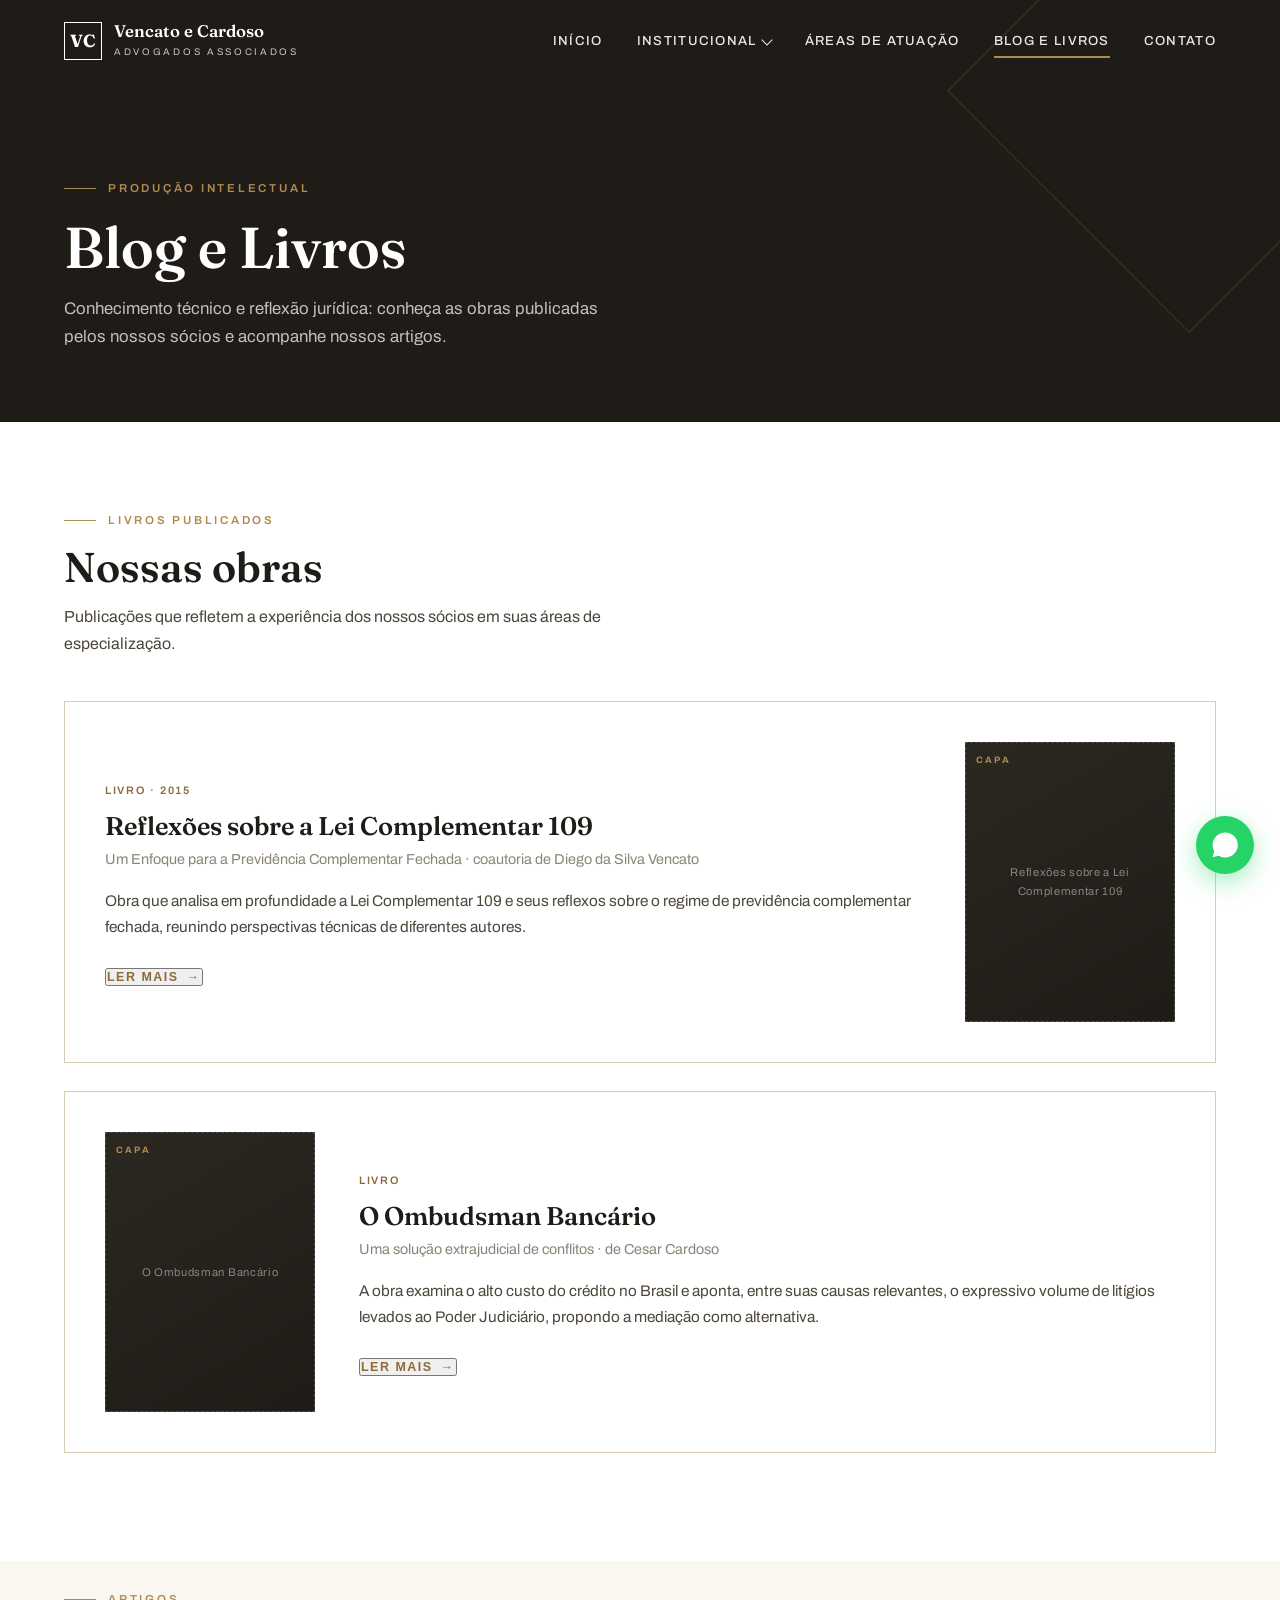
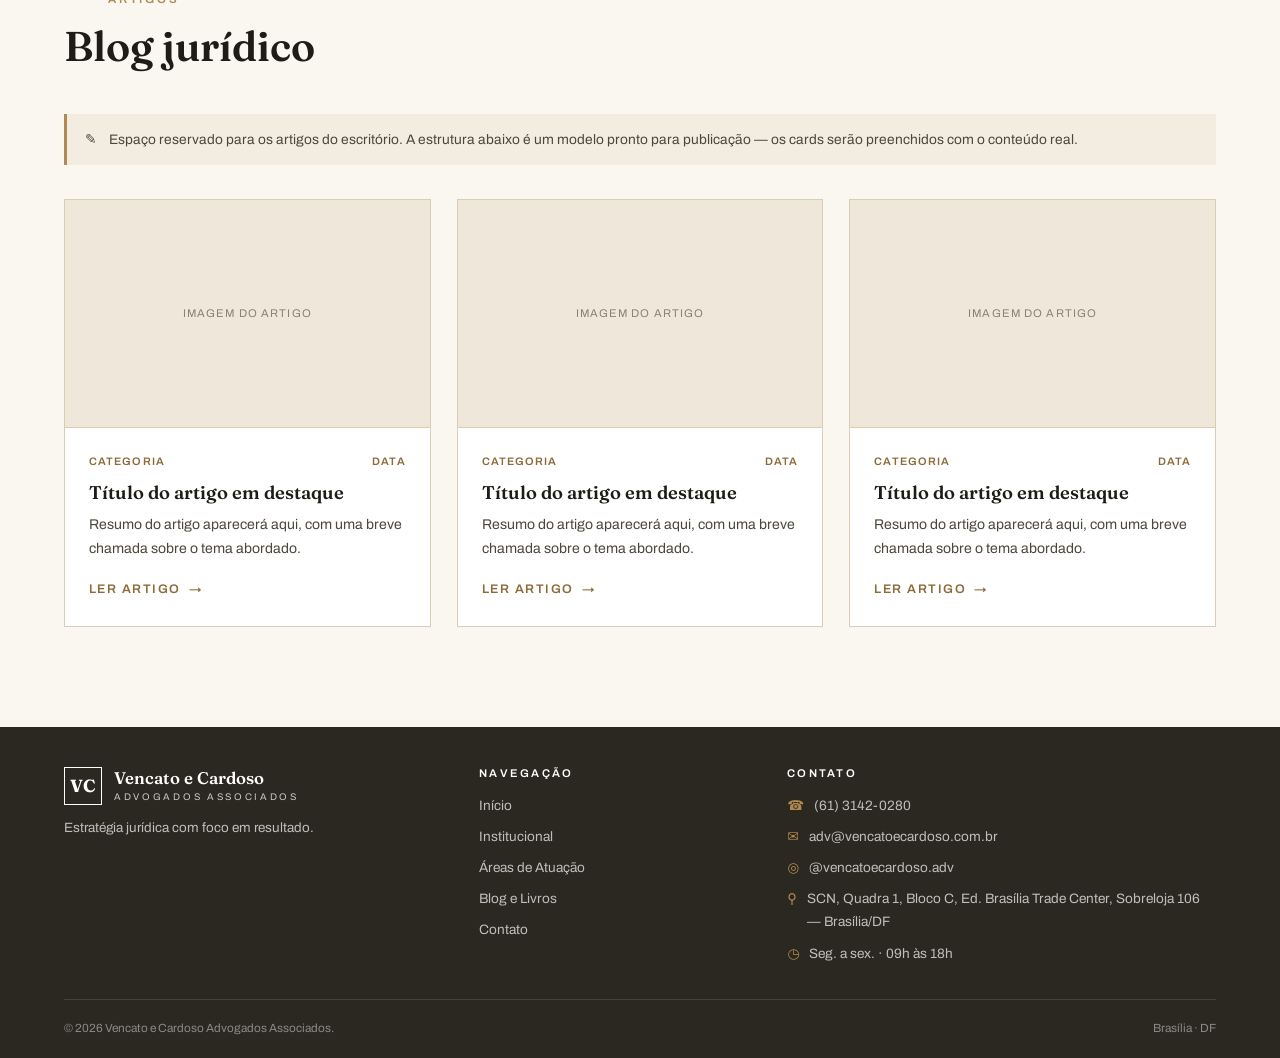
==== blog.html @ d5e4f4da "Primeiro Commit" ====
<!DOCTYPE html>
<html lang="pt-BR">
<head>
<meta charset="UTF-8">
<meta name="viewport" content="width=device-width, initial-scale=1.0">
<title>Blog e Livros — Vencato e Cardoso</title>
<link rel="preconnect" href="https://fonts.googleapis.com">
<link rel="preconnect" href="https://fonts.gstatic.com" crossorigin>
<link href="https://fonts.googleapis.com/css2?family=Fraunces:opsz,wght@9..144,400;9..144,500;9..144,600;9..144,700&family=Archivo:wght@400;500;600;700&display=swap" rel="stylesheet">
<link rel="stylesheet" href="css/style.css">
<link rel="stylesheet" href="css/blog.css">
</head>
<body>

<!-- CABEÇALHO -->
<header class="cabecalho" id="cabecalho">
  <div class="container cabecalho-int">
    <a href="home.html" class="marca">
      <span class="marca-simbolo">VC</span>
      <span class="marca-texto"><strong>Vencato e Cardoso</strong><small>Advogados Associados</small></span>
    </a>
    <nav class="nav" id="nav">
      <div class="nav-item"><a href="home.html" class="nav-link">Início</a></div>
      <div class="nav-item">
        <a href="home.html#sobre" class="nav-link">Institucional <i class="seta"></i></a>
        <div class="dropdown"><a href="home.html#sobre">Sobre Nós</a><a href="home.html#equipe">Equipe</a></div>
      </div>
      <div class="nav-item"><a href="areas.html" class="nav-link">Áreas de Atuação</a></div>
      <div class="nav-item"><a href="blog.html" class="nav-link ativo">Blog e Livros</a></div>
      <div class="nav-item"><a href="contato.html" class="nav-link">Contato</a></div>
      <div class="nav-contato">
        <a href="https://wa.me/556131420280" aria-label="WhatsApp" target="_blank" rel="noopener"><svg viewBox="0 0 24 24"><path d="M17.5 14.4c-.3-.1-1.7-.8-1.9-.9-.3-.1-.5-.1-.7.1-.2.3-.7.9-.9 1.1-.2.2-.3.2-.6.1-1.7-.8-2.8-1.5-3.9-3.4-.3-.5.3-.5.8-1.5.1-.2 0-.4 0-.5s-.7-1.6-.9-2.2c-.2-.6-.5-.5-.7-.5h-.6c-.2 0-.5.1-.8.4-.3.3-1 1-1 2.5s1.1 2.9 1.2 3.1c.2.2 2.1 3.3 5.2 4.6 2 .8 2.7.9 3.7.8.6-.1 1.7-.7 2-1.4.2-.7.2-1.2.2-1.4-.1-.1-.3-.2-.6-.3zM12 2a10 10 0 00-8.6 15l-1.3 4.8L7 20.5A10 10 0 1012 2z"/></svg></a>
        <a href="mailto:adv@vencatoecardoso.com.br" aria-label="E-mail">✉</a>
        <a href="https://instagram.com/vencatoecardoso.adv" aria-label="Instagram" target="_blank" rel="noopener">◎</a>
      </div>
    </nav>
    <button class="hamburguer" id="hamburguer" aria-label="Abrir menu"><span></span><span></span><span></span></button>
  </div>
</header>

<!-- TOPO -->
<section class="pagina-topo">
  <div class="container">
    <span class="rotulo">Produção intelectual</span>
    <h1>Blog e Livros</h1>
    <p>Conhecimento técnico e reflexão jurídica: conheça as obras publicadas pelos nossos sócios e acompanhe nossos artigos.</p>
  </div>
</section>

<!-- LIVROS -->
<section class="livros">
  <div class="container">
    <div class="secao-topo">
      <span class="rotulo">Livros publicados</span>
      <h2>Nossas obras</h2>
      <p>Publicações que refletem a experiência dos nossos sócios em suas áreas de especialização.</p>
    </div>

    <article class="livro-card">
      <div class="livro-capa"><span>Reflexões sobre a Lei Complementar 109</span></div>
      <div class="livro-corpo">
        <span class="livro-tag">Livro · 2015</span>
        <h3>Reflexões sobre a Lei Complementar 109</h3>
        <p class="livro-autor">Um Enfoque para a Previdência Complementar Fechada · coautoria de Diego da Silva Vencato</p>
        <p class="livro-sinopse">Obra que analisa em profundidade a Lei Complementar 109 e seus reflexos sobre o regime de previdência complementar fechada, reunindo perspectivas técnicas de diferentes autores.</p>
        <button class="link-seta" data-livro="lc109">Ler mais</button>
      </div>
    </article>

    <article class="livro-card">
      <div class="livro-capa"><span>O Ombudsman Bancário</span></div>
      <div class="livro-corpo">
        <span class="livro-tag">Livro</span>
        <h3>O Ombudsman Bancário</h3>
        <p class="livro-autor">Uma solução extrajudicial de conflitos · de Cesar Cardoso</p>
        <p class="livro-sinopse">A obra examina o alto custo do crédito no Brasil e aponta, entre suas causas relevantes, o expressivo volume de litígios levados ao Poder Judiciário, propondo a mediação como alternativa.</p>
        <button class="link-seta" data-livro="ombudsman">Ler mais</button>
      </div>
    </article>
  </div>
</section>

<!-- BLOG -->
<section class="blog">
  <div class="container">
    <div class="secao-topo">
      <span class="rotulo">Artigos</span>
      <h2>Blog jurídico</h2>
    </div>
    <div class="nota-blog">
      <span>✎</span>
      <div>Espaço reservado para os artigos do escritório. A estrutura abaixo é um modelo pronto para publicação — os cards serão preenchidos com o conteúdo real.</div>
    </div>
    <div class="blog-grid">
      <article class="post">
        <div class="post-img">IMAGEM DO ARTIGO</div>
        <div class="post-corpo">
          <div class="post-meta"><span>Categoria</span><span>Data</span></div>
          <h4>Título do artigo em destaque</h4>
          <p>Resumo do artigo aparecerá aqui, com uma breve chamada sobre o tema abordado.</p>
          <a href="#" class="link-seta">Ler artigo</a>
        </div>
      </article>
      <article class="post">
        <div class="post-img">IMAGEM DO ARTIGO</div>
        <div class="post-corpo">
          <div class="post-meta"><span>Categoria</span><span>Data</span></div>
          <h4>Título do artigo em destaque</h4>
          <p>Resumo do artigo aparecerá aqui, com uma breve chamada sobre o tema abordado.</p>
          <a href="#" class="link-seta">Ler artigo</a>
        </div>
      </article>
      <article class="post">
        <div class="post-img">IMAGEM DO ARTIGO</div>
        <div class="post-corpo">
          <div class="post-meta"><span>Categoria</span><span>Data</span></div>
          <h4>Título do artigo em destaque</h4>
          <p>Resumo do artigo aparecerá aqui, com uma breve chamada sobre o tema abordado.</p>
          <a href="#" class="link-seta">Ler artigo</a>
        </div>
      </article>
    </div>
  </div>
</section>

<!-- MODAL LIVRO -->
<div class="modal-fundo" id="modal-fundo">
  <div class="modal" role="dialog" aria-modal="true" aria-labelledby="m-titulo">
    <button class="modal-fechar" id="modal-fechar" aria-label="Fechar">&times;</button>
    <span class="rotulo" id="m-tag">Livro</span>
    <h3 id="m-titulo"></h3>
    <p class="m-autor" id="m-autor"></p>
    <p class="m-sinopse" id="m-sinopse"></p>
    <p class="m-ref" id="m-ref"></p>
  </div>
</div>

<!-- RODAPÉ -->
<footer class="rodape">
  <div class="container">
    <div class="rodape-grid">
      <div>
        <div class="marca"><span class="marca-simbolo">VC</span><span class="marca-texto"><strong>Vencato e Cardoso</strong><small>Advogados Associados</small></span></div>
        <p style="font-size:.84rem">Estratégia jurídica com foco em resultado.</p>
      </div>
      <div>
        <h4>Navegação</h4>
        <ul><li><a href="home.html">Início</a></li><li><a href="home.html#sobre">Institucional</a></li><li><a href="areas.html">Áreas de Atuação</a></li><li><a href="blog.html">Blog e Livros</a></li><li><a href="contato.html">Contato</a></li></ul>
      </div>
      <div>
        <h4>Contato</h4>
        <ul class="rodape-contato">
          <li><span class="ic">☎</span><a href="https://wa.me/556131420280">(61) 3142-0280</a></li>
          <li><span class="ic">✉</span><a href="mailto:adv@vencatoecardoso.com.br">adv@vencatoecardoso.com.br</a></li>
          <li><span class="ic">◎</span><a href="https://instagram.com/vencatoecardoso.adv">@vencatoecardoso.adv</a></li>
          <li><span class="ic">⚲</span>SCN, Quadra 1, Bloco C, Ed. Brasília Trade Center, Sobreloja 106 — Brasília/DF</li>
          <li><span class="ic">◷</span>Seg. a sex. · 09h às 18h</li>
        </ul>
      </div>
    </div>
    <div class="rodape-fim"><span>© 2026 Vencato e Cardoso Advogados Associados.</span><span>Brasília · DF</span></div>
  </div>
</footer>

<a href="https://wa.me/556131420280" class="whats" aria-label="WhatsApp" target="_blank" rel="noopener">
  <svg viewBox="0 0 24 24"><path d="M17.5 14.4c-.3-.1-1.7-.8-1.9-.9-.3-.1-.5-.1-.7.1-.2.3-.7.9-.9 1.1-.2.2-.3.2-.6.1-1.7-.8-2.8-1.5-3.9-3.4-.3-.5.3-.5.8-1.5.1-.2 0-.4 0-.5s-.7-1.6-.9-2.2c-.2-.6-.5-.5-.7-.5h-.6c-.2 0-.5.1-.8.4-.3.3-1 1-1 2.5s1.1 2.9 1.2 3.1c.2.2 2.1 3.3 5.2 4.6 2 .8 2.7.9 3.7.8.6-.1 1.7-.7 2-1.4.2-.7.2-1.2.2-1.4-.1-.1-.3-.2-.6-.3zM12 2a10 10 0 00-8.6 15l-1.3 4.8L7 20.5A10 10 0 1012 2z"/></svg>
</a>

<script>
// Cabeçalho + menu mobile
const cab=document.getElementById('cabecalho');
addEventListener('scroll',()=>cab.classList.toggle('rolado',scrollY>60));
const ham=document.getElementById('hamburguer'),nav=document.getElementById('nav');
ham.addEventListener('click',()=>{const ab=nav.classList.toggle('aberta');cab.classList.toggle('menu-aberto',ab)});
nav.querySelectorAll('a').forEach(a=>a.addEventListener('click',()=>{nav.classList.remove('aberta');cab.classList.remove('menu-aberto')}));

// Detalhe do livro (modal)
const livros={
  lc109:{tag:"Livro · 2015",t:"Reflexões sobre a Lei Complementar 109",
    autor:"Um Enfoque para a Previdência Complementar Fechada · coautoria de Diego da Silva Vencato",
    sinopse:"A obra reúne análises sobre a Lei Complementar 109, norma central do sistema de previdência complementar no Brasil, com foco no regime fechado (fundos de pensão). Traz uma leitura técnica e crítica dos seus principais dispositivos e reflexos práticos para participantes, patrocinadores e entidades.",
    ref:"VENCATO, Diego, et al. Reflexões sobre a Lei Complementar 109: um enfoque para a previdência complementar fechada. 1. ed. São Paulo: CEJUPREV, 2015."},
  ombudsman:{tag:"Livro",t:"O Ombudsman Bancário",
    autor:"Uma solução extrajudicial de conflitos · de Cesar Cardoso",
    sinopse:"O livro investiga o alto custo do crédito no Brasil e identifica, como uma de suas causas relevantes, o elevado volume de litígios submetidos ao Poder Judiciário. A partir daí, discute o papel do ombudsman bancário como via extrajudicial para a resolução de conflitos entre instituições financeiras e clientes.",
    ref:"CARDOSO, Cesar. O Ombudsman Bancário: uma solução extrajudicial de conflitos."}
};
const mF=document.getElementById('modal-fundo');
function abrir(chave){
  const l=livros[chave];if(!l)return;
  document.getElementById('m-tag').textContent=l.tag;
  document.getElementById('m-titulo').textContent=l.t;
  document.getElementById('m-autor').textContent=l.autor;
  document.getElementById('m-sinopse').textContent=l.sinopse;
  document.getElementById('m-ref').textContent=l.ref;
  mF.classList.add('aberto');document.body.style.overflow='hidden';
}
function fechar(){mF.classList.remove('aberto');document.body.style.overflow=''}
document.querySelectorAll('[data-livro]').forEach(b=>b.addEventListener('click',()=>abrir(b.dataset.livro)));
document.getElementById('modal-fechar').addEventListener('click',fechar);
mF.addEventListener('click',e=>{if(e.target===mF)fechar()});
addEventListener('keydown',e=>{if(e.key==='Escape')fechar()});
</script>
</body>
</html>
---- css/style.css ----
/* =========================================================
   Vencato e Cardoso — Estilos compartilhados (style.css)
   Design system + componentes comuns a todas as páginas:
   tokens, reset, cabeçalho/navbar, botões, rodapé, WhatsApp.
   ========================================================= */

:root{
  --branco:#FFFFFF;
  --marfim:#FAF7F1;
  --bege:#EFE8DA;
  --bege-escuro:#D9CDB6;
  --dourado:#B08A50;
  --dourado-escuro:#8C6B39;
  --tinta:#1F1C17;
  --tinta-suave:#2B2721;
  --grafite:#4C463B;
  --cinza-claro:#8A8377;
  --serif:'Fraunces',Georgia,serif;
  --sans:'Archivo',system-ui,sans-serif;
  --largura:1200px;
  --transicao:300ms ease-in-out;
  --transicao-nav:100ms ease-in-out;
}

*{margin:0;padding:0;box-sizing:border-box}
html{scroll-behavior:smooth;scroll-padding-top:90px}
body{
  font-family:var(--sans);
  color:var(--grafite);
  background:var(--branco);
  line-height:1.7;
  -webkit-font-smoothing:antialiased;
}
img{max-width:100%;display:block}
a{color:inherit;text-decoration:none}

/* ---------- Utilitários ---------- */
.container{max-width:var(--largura);margin:0 auto;padding:0 24px}
.rotulo{
  font-family:var(--sans);
  font-size:.72rem;
  font-weight:600;
  letter-spacing:.24em;
  text-transform:uppercase;
  color:var(--dourado);
  display:inline-flex;
  align-items:center;
  gap:12px;
}
.rotulo::before{content:'';width:32px;height:1px;background:var(--dourado)}
h1,h2,h3,h4{font-family:var(--serif);font-weight:600;color:var(--tinta);line-height:1.12}

/* ---------- Botões — preenchimento deslizante no hover ---------- */
.btn{
  position:relative;
  display:inline-flex;align-items:center;justify-content:center;gap:10px;
  font-family:var(--sans);font-weight:600;font-size:.82rem;
  letter-spacing:.12em;text-transform:uppercase;
  padding:15px 30px;border:1px solid currentColor;
  background:transparent;overflow:hidden;cursor:pointer;z-index:1;
  transition:color var(--transicao);
}
.btn::before{content:"";position:absolute;top:0;left:0;width:0;height:100%;transition:width .35s ease-in-out;z-index:-1}
.btn:hover::before{width:100%}
.btn-dourado{color:var(--dourado-escuro);border-color:var(--dourado)}
.btn-dourado::before{background:var(--dourado)}
.btn-dourado:hover{color:#fff}
.btn-contorno{color:var(--dourado-escuro);border-color:var(--dourado)}
.btn-contorno::before{background:var(--dourado)}
.btn-contorno:hover{color:#fff}
.btn-claro{color:#fff;border-color:rgba(255,255,255,.6)}
.btn-claro::before{background:#fff}
.btn-claro:hover{color:var(--tinta)}

/* Link com seta (usado em Home e Blog) */
.link-seta{font-size:.78rem;font-weight:600;letter-spacing:.12em;text-transform:uppercase;color:var(--dourado-escuro);display:inline-flex;align-items:center;gap:8px;position:relative}
.link-seta::after{content:'→';transition:transform var(--transicao)}
.link-seta:hover::after{transform:translateX(5px)}

/* Placeholder de imagem */
.img-placeholder{
  position:relative;background:var(--bege);
  border:1px dashed var(--bege-escuro);
  display:flex;align-items:center;justify-content:center;
  color:var(--cinza-claro);text-align:center;
  font-size:.8rem;letter-spacing:.04em;padding:20px;
  min-height:220px;
}
.img-placeholder span{max-width:80%}
.img-placeholder::after{
  content:'IMAGEM';position:absolute;top:12px;left:12px;
  font-size:.62rem;font-weight:700;letter-spacing:.2em;
  color:var(--dourado-escuro);background:rgba(255,255,255,.6);
  padding:4px 8px;
}

/* ---------- Cabeçalho / Nav flutuante ---------- */
.cabecalho{
  position:fixed;top:0;left:0;right:0;z-index:100;
  padding:22px 0;transition:all var(--transicao);
  background:transparent;
}
.cabecalho.rolado{
  background:rgba(255,255,255,.92);
  backdrop-filter:blur(10px);
  padding:12px 0;
  box-shadow:0 1px 0 rgba(0,0,0,.06);
}
.cabecalho-int{display:flex;align-items:center;justify-content:space-between;gap:20px}

.marca{display:flex;align-items:center;gap:12px}
.marca-simbolo{
  width:38px;height:38px;flex:none;
  border:1.5px solid currentColor;
  display:flex;align-items:center;justify-content:center;
  font-family:var(--serif);font-weight:700;font-size:1.1rem;
}
.marca-texto{line-height:1.15}
.marca-texto strong{font-family:var(--serif);font-weight:600;font-size:1.05rem;display:block}
.marca-texto small{font-size:.6rem;letter-spacing:.28em;text-transform:uppercase;opacity:.75}
.cabecalho .marca{color:#fff}
.cabecalho.rolado .marca{color:var(--tinta)}

/* Navegação */
.nav{display:flex;align-items:center;gap:34px}
.nav-item{position:relative}
.nav-link{
  position:relative;
  font-family:var(--sans);font-size:.82rem;font-weight:500;
  letter-spacing:.1em;text-transform:uppercase;
  padding:6px 0;display:inline-flex;align-items:center;gap:6px;
  color:rgba(255,255,255,.9);
  transition:color var(--transicao-nav);
}
.cabecalho.rolado .nav-link{color:var(--grafite)}
.nav-link::after{
  content:'';position:absolute;left:0;bottom:0;
  width:0%;height:2px;background:var(--dourado);
  transition:width var(--transicao-nav);
}
.nav-link:hover{color:var(--dourado)}
.cabecalho.rolado .nav-link:hover{color:var(--dourado-escuro)}
.nav-link:hover::after{width:100%}
.nav-link.ativo::after{width:100%}
.nav-item:hover .nav-link::after{width:100%}
.nav-item:hover .nav-link{color:var(--dourado)}

/* seta do dropdown */
.seta{width:8px;height:8px;border-right:1.5px solid;border-bottom:1.5px solid;transform:rotate(45deg);margin-bottom:3px;transition:transform var(--transicao-nav)}
.nav-item:hover .seta{transform:rotate(225deg);margin-bottom:-1px}

/* Dropdown */
.dropdown{
  position:absolute;top:100%;left:-16px;margin-top:16px;
  background:#fff;min-width:224px;padding:10px;
  border:1px solid rgba(31,28,23,.06);
  border-radius:14px;
  box-shadow:0 24px 48px -12px rgba(31,28,23,.22),0 2px 8px rgba(31,28,23,.06);
  opacity:0;visibility:hidden;transform:translateY(10px);
  transition:opacity var(--transicao),transform var(--transicao),visibility var(--transicao);
}
/* ponte invisível: mantém o hover ao mover o mouse do gatilho até o menu */
.dropdown::before{content:'';position:absolute;top:-16px;left:0;right:0;height:16px}
.nav-item:hover .dropdown{opacity:1;visibility:visible;transform:translateY(0)}
.dropdown a{
  display:block;padding:11px 16px;font-size:.82rem;
  letter-spacing:.04em;color:var(--grafite);
  border-radius:9px;position:relative;
  transition:background var(--transicao),color var(--transicao),padding var(--transicao);
}
.dropdown a::before{
  content:'';position:absolute;left:9px;top:50%;transform:translateY(-50%);
  width:0;height:0;border-radius:50%;background:var(--dourado);
  transition:width var(--transicao),height var(--transicao);
}
.dropdown a:hover{background:rgba(176,138,80,.1);color:var(--tinta);padding-left:26px}
.dropdown a:hover::before{width:5px;height:5px}

/* botão hamburguer (mobile) */
.hamburguer{display:none;flex-direction:column;gap:5px;background:none;border:none;cursor:pointer;padding:8px}
.hamburguer span{width:24px;height:2px;background:#fff;transition:all var(--transicao)}
.cabecalho.rolado .hamburguer span{background:var(--tinta)}
.nav-contato{display:none}

/* ---------- Topo de página interna (Áreas / Blog / Contato) ---------- */
.pagina-topo{background:var(--tinta);color:#fff;padding:170px 0 70px;position:relative;overflow:hidden}
.pagina-topo::after{content:'';position:absolute;right:-80px;top:-80px;width:340px;height:340px;border:1px solid rgba(176,138,80,.25);transform:rotate(45deg)}
.pagina-topo h1{color:#fff;font-size:clamp(2.4rem,5vw,3.6rem);margin:18px 0 14px}
.pagina-topo p{color:rgba(255,255,255,.72);max-width:56ch;font-size:1.05rem}

/* ---------- Rodapé ---------- */
.rodape{background:var(--tinta-suave);color:rgba(255,255,255,.7);padding:40px 0 20px;font-size:.85rem}
.rodape-grid{display:grid;grid-template-columns:1.4fr 1fr 1.6fr;gap:40px;padding-bottom:26px;border-bottom:1px solid rgba(255,255,255,.12)}
.rodape h4{color:#fff;font-family:var(--sans);font-size:.7rem;letter-spacing:.2em;text-transform:uppercase;margin-bottom:14px;font-weight:600}
.rodape .marca{color:#fff;margin-bottom:12px}
.rodape ul{list-style:none}
.rodape ul li{margin-bottom:8px}
.rodape a{transition:color var(--transicao)}
.rodape a:hover{color:var(--dourado)}
.rodape-contato li{display:flex;gap:10px;margin-bottom:9px;align-items:flex-start}
.rodape-contato .ic{color:var(--dourado);flex:none}
.rodape-fim{padding-top:18px;display:flex;justify-content:space-between;flex-wrap:wrap;gap:12px;font-size:.74rem;color:rgba(255,255,255,.45)}

/* ---------- WhatsApp flutuante ---------- */
.whats{
  position:fixed;bottom:26px;right:26px;z-index:90;
  width:58px;height:58px;border-radius:50%;
  background:#25D366;display:flex;align-items:center;justify-content:center;
  box-shadow:0 8px 24px rgba(37,211,102,.4);
  transition:transform var(--transicao);
}
.whats:hover{transform:scale(1.08)}
.whats svg{width:30px;height:30px;fill:#fff}

/* ---------- Reveal ao rolar ---------- */
.reveal{opacity:0;transform:translateY(26px);transition:opacity .7s ease,transform .7s ease}
.reveal.visivel{opacity:1;transform:none}

/* ---------- Responsivo (comum) ---------- */
@media(max-width:900px){
  /* ---- Menu mobile: overlay em tela cheia ---- */
  .nav{
    position:fixed;inset:0;z-index:1;
    width:100%;height:100vh;height:100dvh;
    background:var(--tinta);
    flex-direction:column;align-items:flex-start;justify-content:center;
    gap:4px;padding:100px 40px 120px;
    transform:none;opacity:0;visibility:hidden;
    transition:opacity .35s ease,visibility .35s ease;
  }
  .nav.aberta{opacity:1;visibility:visible}
  .nav-item{width:100%;text-align:left}
  .nav-link{color:#fff!important;font-size:1.35rem;font-weight:500;letter-spacing:.14em;padding:12px 0;justify-content:flex-start}
  .nav-link .seta{opacity:.6}
  /* submenu Institucional: centralizado e discreto */
  .dropdown{position:static;opacity:1;visibility:visible;transform:none;box-shadow:none;background:transparent;border:none;border-radius:0;margin:2px 0 6px;padding:0;text-align:left}
  .dropdown::before{display:none}
  .dropdown a{color:rgba(255,255,255,.55);padding:6px 0 6px 16px;border-radius:0;font-size:.92rem;letter-spacing:.06em;justify-content:flex-start}
  .dropdown a:hover{background:none;color:#fff}
  .dropdown a:hover::before{width:0;height:0}
  /* logo e botão sempre acima do overlay */
  .marca{position:relative;z-index:3}
  .hamburguer{display:flex;position:relative;z-index:3}
  /* estado aberto: logo e "X" em branco sobre o overlay escuro */
  .cabecalho.menu-aberto .marca{color:#fff}
  .cabecalho.menu-aberto .hamburguer span{background:#fff}
  .cabecalho.menu-aberto .hamburguer span:nth-child(1){transform:translateY(7px) rotate(45deg)}
  .cabecalho.menu-aberto .hamburguer span:nth-child(2){opacity:0}
  .cabecalho.menu-aberto .hamburguer span:nth-child(3){transform:translateY(-7px) rotate(-45deg)}
  /* contatos rápidos no rodapé do overlay */
  .nav-contato{position:absolute;bottom:44px;left:0;right:0;display:flex;justify-content:flex-start;align-items:center;gap:24px;padding:0 40px}
  .nav-contato a{width:44px;height:44px;display:flex;align-items:center;justify-content:center;border:1px solid rgba(176,138,80,.5);border-radius:50%;color:var(--dourado);font-size:1.05rem;transition:all var(--transicao)}
  .nav-contato a:hover{background:var(--dourado);color:#fff;border-color:var(--dourado)}
  .nav-contato svg{width:20px;height:20px;fill:currentColor}
  .rodape-grid{grid-template-columns:1fr;gap:36px}
}
@media(prefers-reduced-motion:reduce){
  *{animation:none!important;transition:none!important}
  .reveal{opacity:1;transform:none}
}
---- css/blog.css ----
/* =========================================================
   Vencato e Cardoso — Blog e Livros (blog.css)
   Livros publicados, grade de artigos e modal do livro.
   Requer style.css carregado antes.
   ========================================================= */

/* Seções */
.secao-topo{margin-bottom:44px}
.secao-topo h2{font-size:clamp(1.8rem,3.6vw,2.6rem);margin-top:14px}
.secao-topo p{margin-top:12px;color:var(--grafite);max-width:60ch}

/* Livros */
.livros{padding:80px 0}
.livro-card{display:flex;gap:44px;align-items:center;padding:40px;border:1px solid var(--bege-escuro);background:#fff;margin-bottom:28px;transition:box-shadow var(--transicao)}
.livro-card:hover{box-shadow:0 20px 50px rgba(31,28,23,.09)}
.livro-card:nth-child(even){flex-direction:row-reverse}
.livro-capa{flex:none;width:210px;aspect-ratio:3/4;background:linear-gradient(150deg,var(--tinta-suave),var(--tinta));border:1px dashed rgba(255,255,255,.2);display:flex;align-items:center;justify-content:center;text-align:center;color:rgba(255,255,255,.45);font-size:.7rem;letter-spacing:.06em;padding:16px;position:relative}
.livro-capa::after{content:'CAPA';position:absolute;top:10px;left:10px;font-size:.58rem;font-weight:700;letter-spacing:.2em;color:var(--dourado)}
.livro-corpo{flex:1}
.livro-tag{font-size:.68rem;letter-spacing:.16em;text-transform:uppercase;color:var(--dourado-escuro);font-weight:600}
.livro-corpo h3{font-size:1.6rem;margin:10px 0 6px}
.livro-autor{font-size:.9rem;color:var(--cinza-claro);margin-bottom:16px}
.livro-sinopse{font-size:.96rem;margin-bottom:22px}

/* Blog */
.blog{padding:20px 0 100px;background:var(--marfim)}
.nota-blog{display:flex;gap:12px;background:rgba(176,138,80,.1);border-left:3px solid var(--dourado);padding:14px 18px;margin-bottom:34px;font-size:.86rem;color:var(--grafite)}
.blog-grid{display:grid;grid-template-columns:repeat(3,1fr);gap:26px}
.post{background:#fff;border:1px solid var(--bege-escuro);display:flex;flex-direction:column;transition:transform var(--transicao),box-shadow var(--transicao)}
.post:hover{transform:translateY(-5px);box-shadow:0 18px 44px rgba(31,28,23,.1)}
.post-img{aspect-ratio:16/10;background:var(--bege);border-bottom:1px solid var(--bege-escuro);display:flex;align-items:center;justify-content:center;color:var(--cinza-claro);font-size:.7rem;letter-spacing:.1em}
.post-corpo{padding:24px 24px 26px;display:flex;flex-direction:column;flex:1}
.post-meta{display:flex;justify-content:space-between;font-size:.68rem;letter-spacing:.1em;text-transform:uppercase;color:var(--dourado-escuro);font-weight:600;margin-bottom:12px}
.post h4{font-size:1.15rem;margin-bottom:10px}
.post p{font-size:.88rem;color:var(--grafite);margin-bottom:18px;flex:1}

/* Modal (detalhe do livro) */
.modal-fundo{position:fixed;inset:0;z-index:300;background:rgba(31,28,23,.55);backdrop-filter:blur(4px);display:flex;align-items:center;justify-content:center;padding:24px;opacity:0;visibility:hidden;transition:opacity .3s ease,visibility .3s ease}
.modal-fundo.aberto{opacity:1;visibility:visible}
.modal{background:#fff;max-width:600px;width:100%;max-height:85vh;overflow-y:auto;position:relative;border-top:3px solid var(--dourado);padding:46px 46px 40px;transform:translateY(24px) scale(.98);transition:transform .35s cubic-bezier(.2,.7,.3,1)}
.modal-fundo.aberto .modal{transform:none}
.modal-fechar{position:absolute;top:16px;right:16px;width:38px;height:38px;border:1px solid var(--bege-escuro);background:none;cursor:pointer;font-size:1.2rem;line-height:1;color:var(--grafite);display:flex;align-items:center;justify-content:center;transition:all var(--transicao)}
.modal-fechar:hover{background:var(--tinta);color:#fff;border-color:var(--tinta)}
.modal .rotulo{color:var(--dourado-escuro)}
.modal h3{font-size:1.5rem;margin:14px 0 6px}
.modal .m-autor{font-size:.86rem;color:var(--cinza-claro);margin-bottom:18px}
.modal .m-sinopse{font-size:.95rem;margin-bottom:18px}
.modal .m-ref{font-size:.8rem;color:var(--cinza-claro);border-top:1px solid var(--bege);padding-top:16px;font-style:italic}

/* Responsivo */
@media(max-width:900px){
  .livro-card,.livro-card:nth-child(even){flex-direction:column;text-align:center;padding:32px}
  .livro-capa{width:170px}
  .blog-grid{grid-template-columns:1fr}
}
@media(max-width:700px){.blog-grid{grid-template-columns:1fr}}
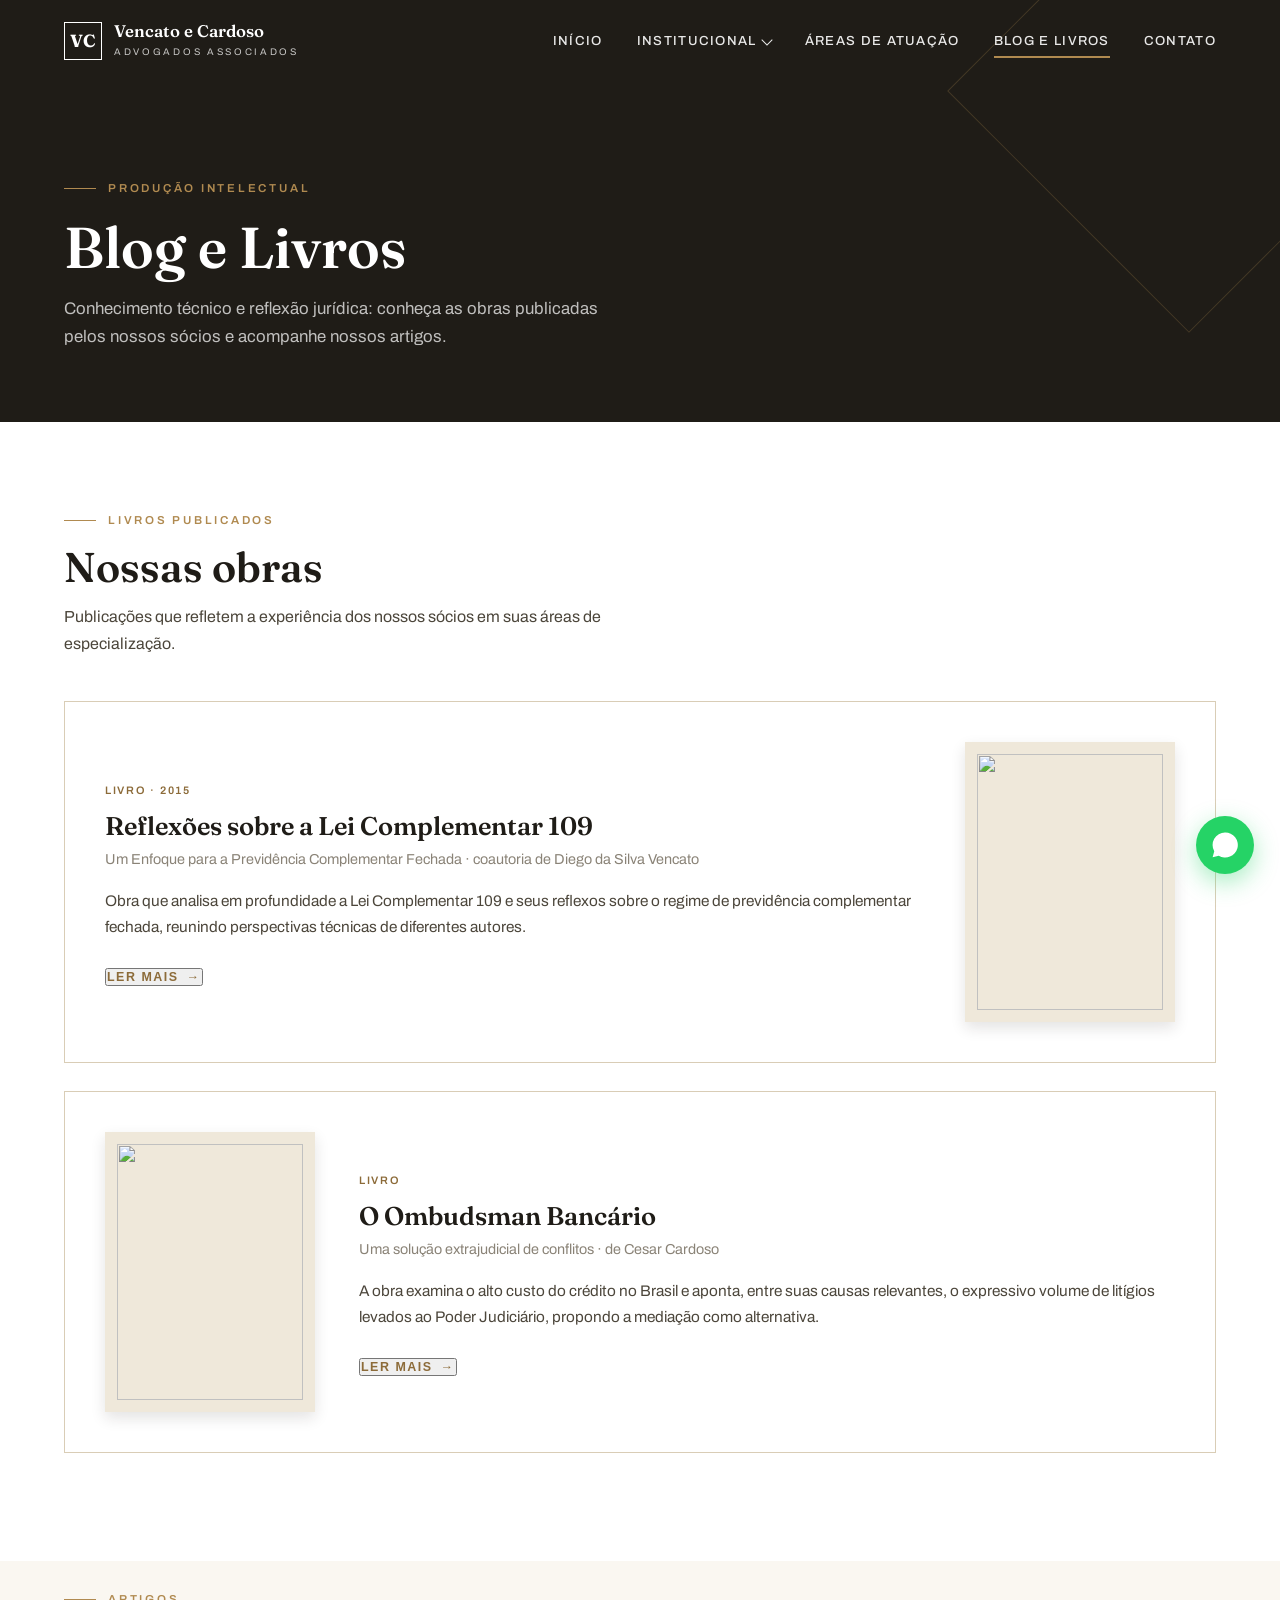
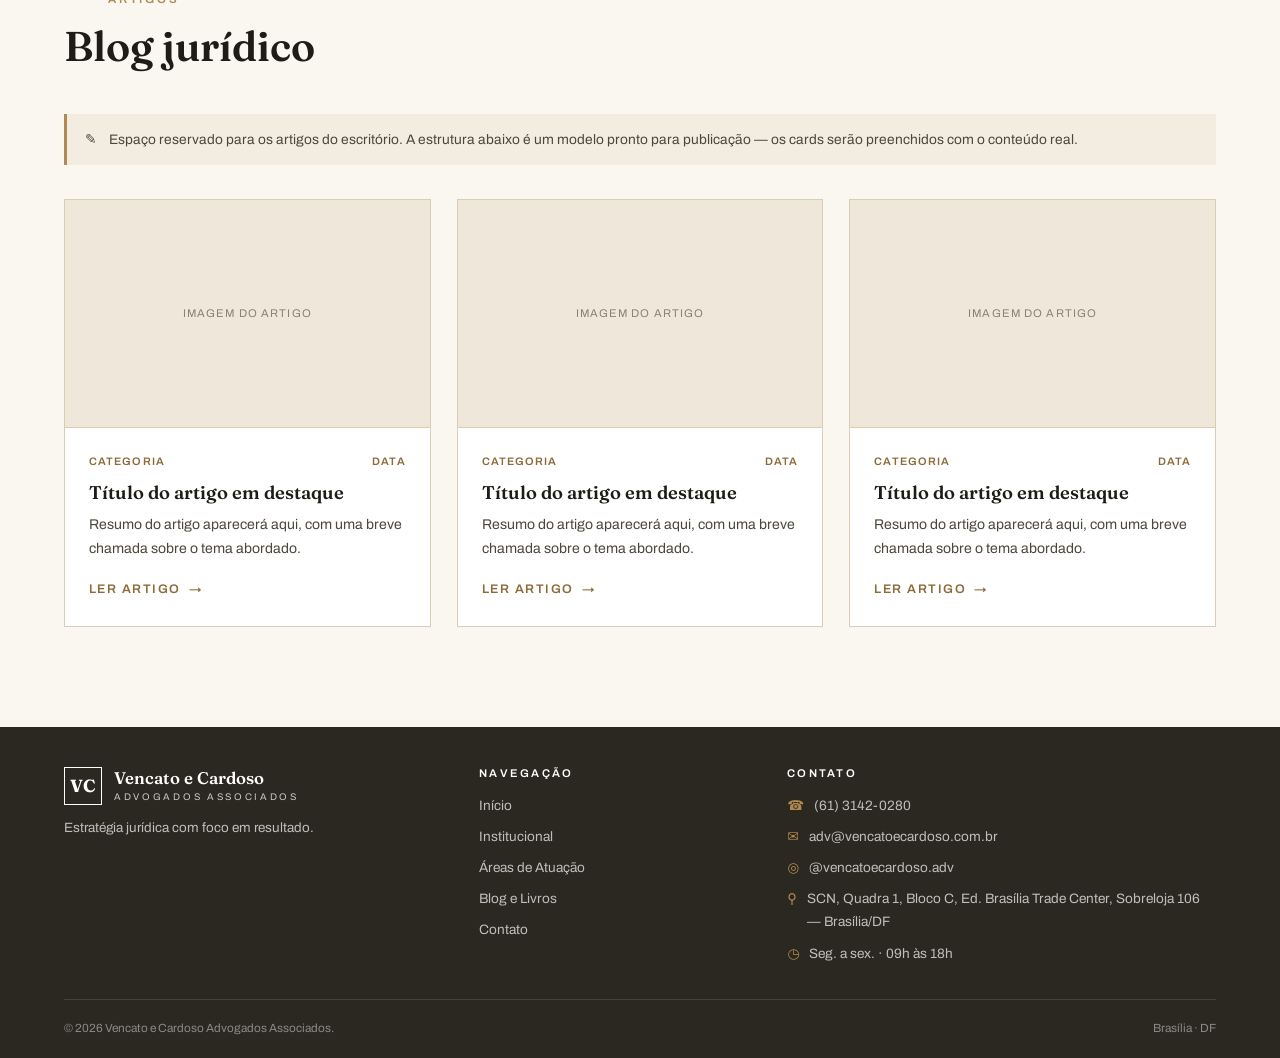
==== commit 2fbd1095: "ajustando imagens das capas dos livros e pagina de equipe" ====
--- a/blog.html
+++ b/blog.html
@@ -22,8 +22,8 @@
     <nav class="nav" id="nav">
       <div class="nav-item"><a href="home.html" class="nav-link">Início</a></div>
       <div class="nav-item">
-        <a href="home.html#sobre" class="nav-link">Institucional <i class="seta"></i></a>
-        <div class="dropdown"><a href="home.html#sobre">Sobre Nós</a><a href="home.html#equipe">Equipe</a></div>
+        <a href="institucional.html" class="nav-link">Institucional <i class="seta"></i></a>
+        <div class="dropdown"><a href="institucional.html">Sobre Nós</a><a href="equipe.html">Equipe</a></div>
       </div>
       <div class="nav-item"><a href="areas.html" class="nav-link">Áreas de Atuação</a></div>
       <div class="nav-item"><a href="blog.html" class="nav-link ativo">Blog e Livros</a></div>
@@ -57,7 +57,7 @@
     </div>
 
     <article class="livro-card">
-      <div class="livro-capa"><span>Reflexões sobre a Lei Complementar 109</span></div>
+      <div class="livro-capa"><img src="assets/img/reflexões.webp" alt=""></div>
       <div class="livro-corpo">
         <span class="livro-tag">Livro · 2015</span>
         <h3>Reflexões sobre a Lei Complementar 109</h3>
@@ -68,7 +68,7 @@
     </article>
 
     <article class="livro-card">
-      <div class="livro-capa"><span>O Ombudsman Bancário</span></div>
+      <div class="livro-capa"><img src="assets/img/bancário.webp" alt=""></div>
       <div class="livro-corpo">
         <span class="livro-tag">Livro</span>
         <h3>O Ombudsman Bancário</h3>
@@ -145,7 +145,7 @@
       </div>
       <div>
         <h4>Navegação</h4>
-        <ul><li><a href="home.html">Início</a></li><li><a href="home.html#sobre">Institucional</a></li><li><a href="areas.html">Áreas de Atuação</a></li><li><a href="blog.html">Blog e Livros</a></li><li><a href="contato.html">Contato</a></li></ul>
+        <ul><li><a href="home.html">Início</a></li><li><a href="institucional.html">Institucional</a></li><li><a href="areas.html">Áreas de Atuação</a></li><li><a href="blog.html">Blog e Livros</a></li><li><a href="contato.html">Contato</a></li></ul>
       </div>
       <div>
         <h4>Contato</h4>
--- a/css/style.css
+++ b/css/style.css
@@ -19,7 +19,7 @@
   --sans:'Archivo',system-ui,sans-serif;
   --largura:1200px;
   --transicao:300ms ease-in-out;
-  --transicao-nav:100ms ease-in-out;
+  --transicao-nav:200ms ease-in-out;
 }
 
 *{margin:0;padding:0;box-sizing:border-box}
@@ -78,21 +78,7 @@
 .link-seta:hover::after{transform:translateX(5px)}
 
 /* Placeholder de imagem */
-.img-placeholder{
-  position:relative;background:var(--bege);
-  border:1px dashed var(--bege-escuro);
-  display:flex;align-items:center;justify-content:center;
-  color:var(--cinza-claro);text-align:center;
-  font-size:.8rem;letter-spacing:.04em;padding:20px;
-  min-height:220px;
-}
-.img-placeholder span{max-width:80%}
-.img-placeholder::after{
-  content:'IMAGEM';position:absolute;top:12px;left:12px;
-  font-size:.62rem;font-weight:700;letter-spacing:.2em;
-  color:var(--dourado-escuro);background:rgba(255,255,255,.6);
-  padding:4px 8px;
-}
+
 
 /* ---------- Cabeçalho / Nav flutuante ---------- */
 .cabecalho{
--- a/css/blog.css
+++ b/css/blog.css
@@ -14,8 +14,8 @@
 .livro-card{display:flex;gap:44px;align-items:center;padding:40px;border:1px solid var(--bege-escuro);background:#fff;margin-bottom:28px;transition:box-shadow var(--transicao)}
 .livro-card:hover{box-shadow:0 20px 50px rgba(31,28,23,.09)}
 .livro-card:nth-child(even){flex-direction:row-reverse}
-.livro-capa{flex:none;width:210px;aspect-ratio:3/4;background:linear-gradient(150deg,var(--tinta-suave),var(--tinta));border:1px dashed rgba(255,255,255,.2);display:flex;align-items:center;justify-content:center;text-align:center;color:rgba(255,255,255,.45);font-size:.7rem;letter-spacing:.06em;padding:16px;position:relative}
-.livro-capa::after{content:'CAPA';position:absolute;top:10px;left:10px;font-size:.58rem;font-weight:700;letter-spacing:.2em;color:var(--dourado)}
+.livro-capa{flex:none;width:210px;aspect-ratio:3/4;overflow:hidden;position:relative;box-shadow:0 6px 14px rgba(31,28,23,.12);background:var(--bege);padding:12px}
+.livro-capa img{width:100%;height:100%;object-fit:contain;display:block}
 .livro-corpo{flex:1}
 .livro-tag{font-size:.68rem;letter-spacing:.16em;text-transform:uppercase;color:var(--dourado-escuro);font-weight:600}
 .livro-corpo h3{font-size:1.6rem;margin:10px 0 6px}
@@ -53,4 +53,4 @@
   .livro-capa{width:170px}
   .blog-grid{grid-template-columns:1fr}
 }
-@media(max-width:700px){.blog-grid{grid-template-columns:1fr}}
+@media(max-width:700px){.blog-grid{grid-template-columns:1fr}}
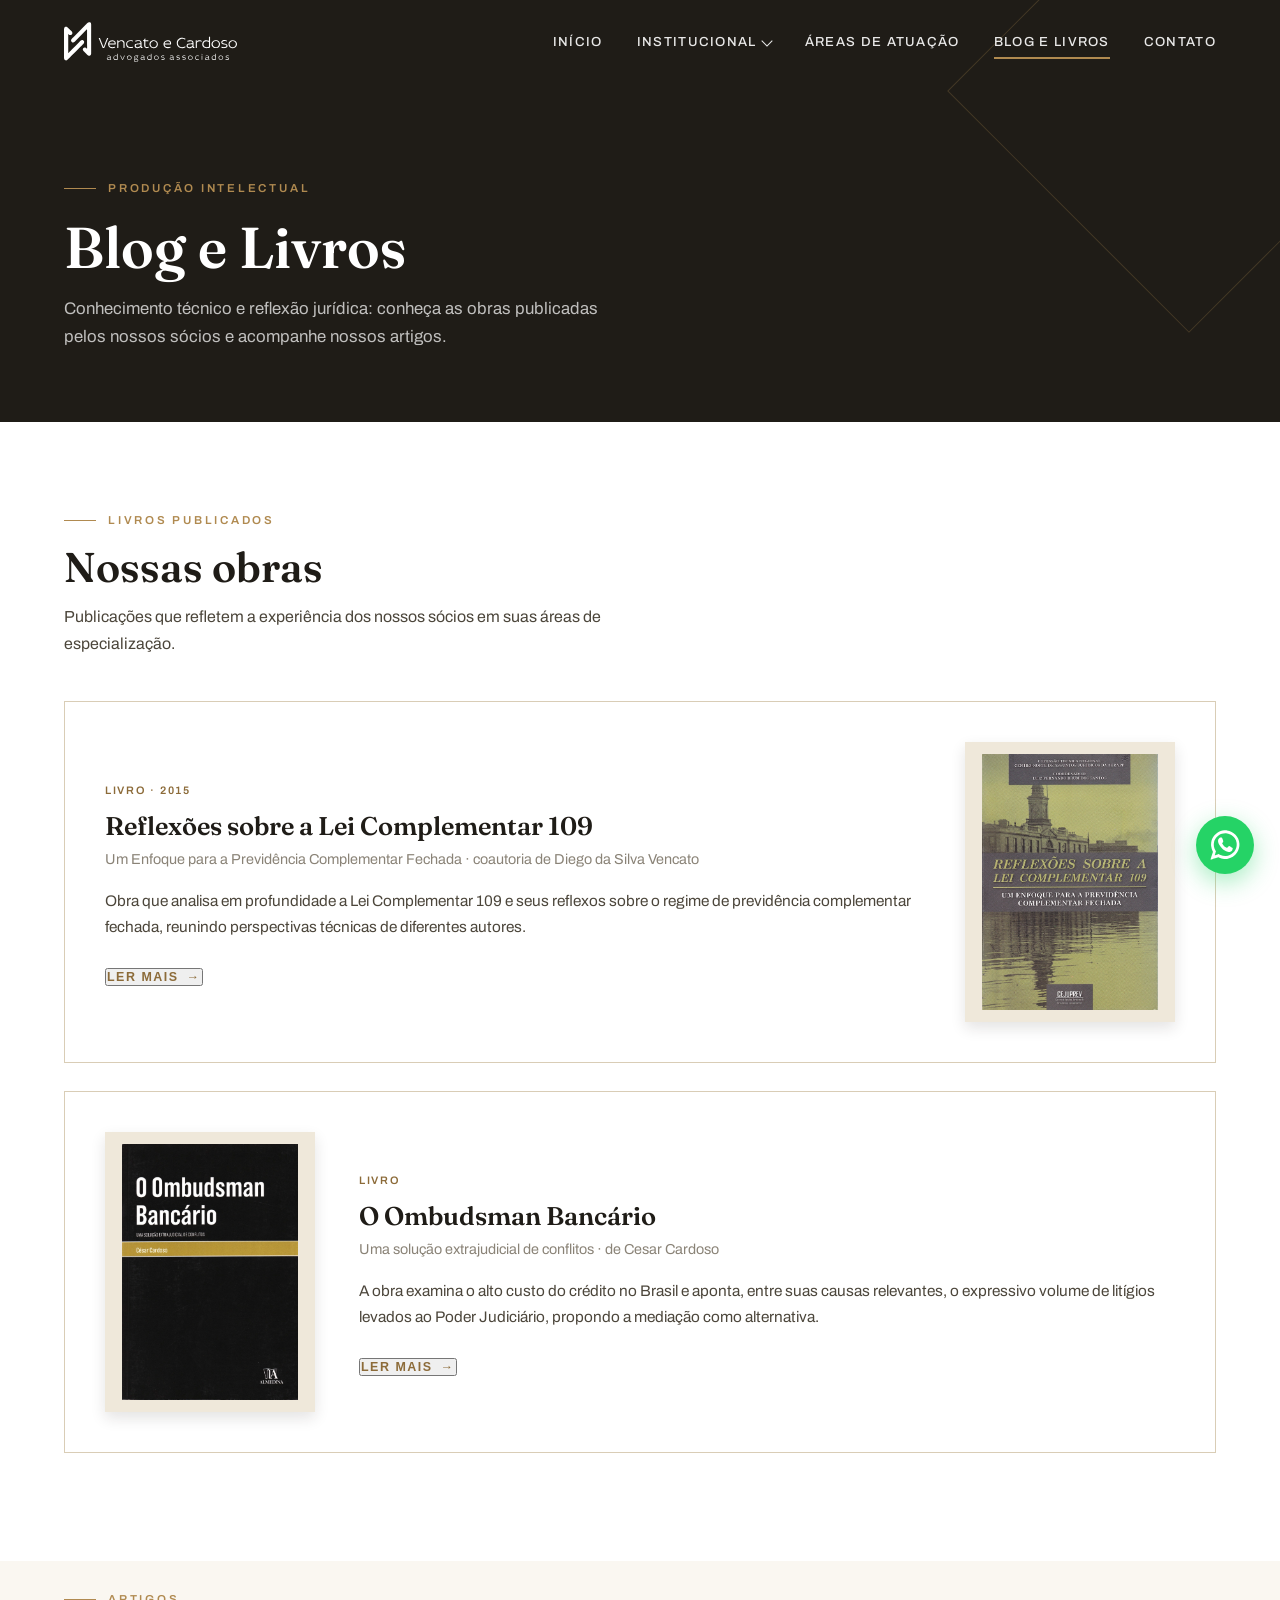
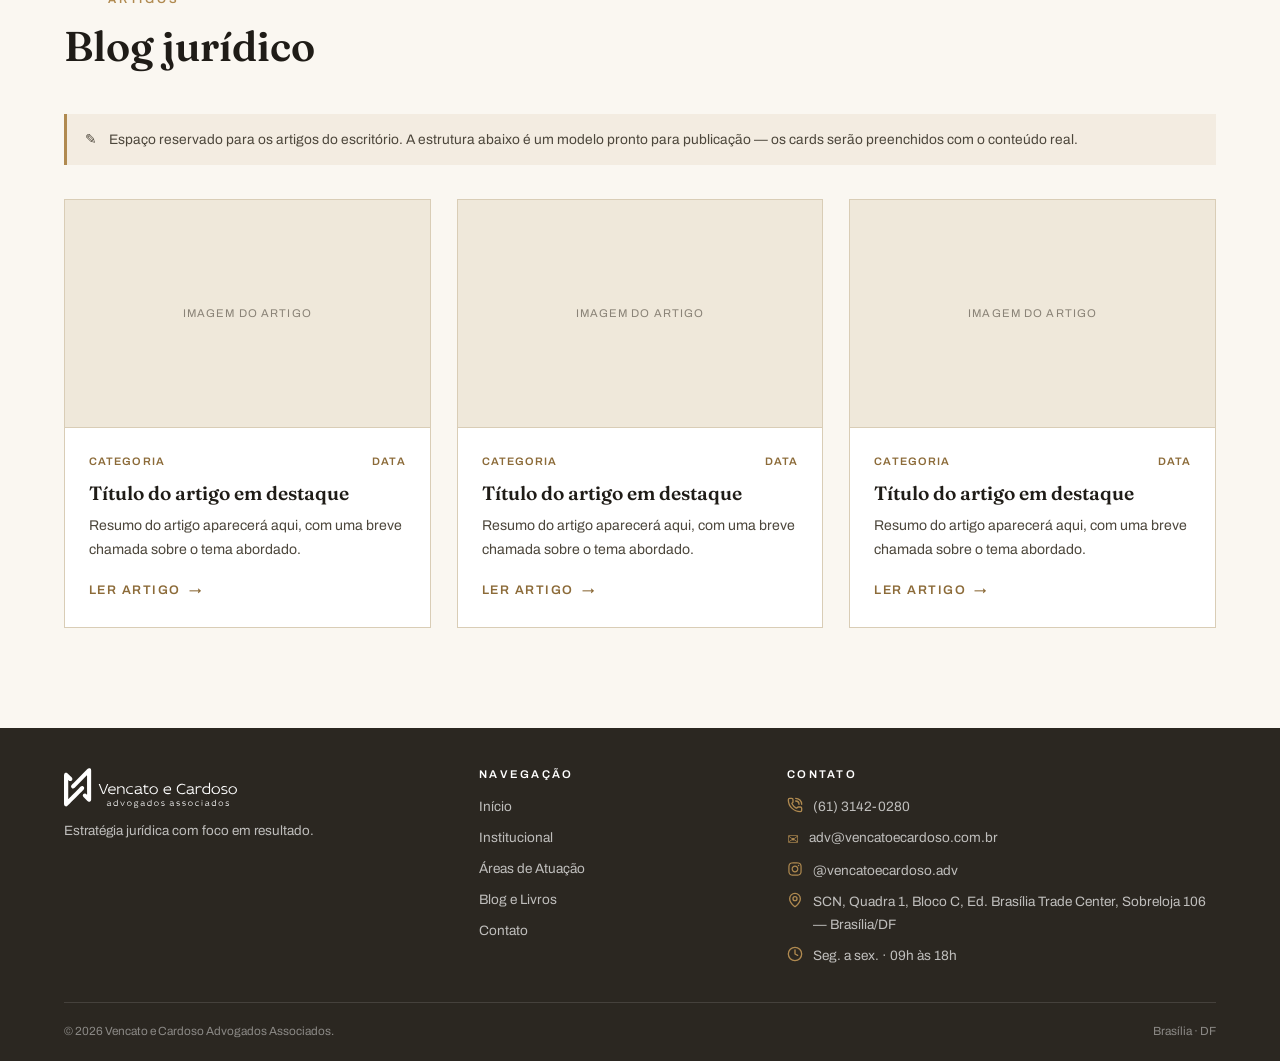
==== commit b1cb53a5: "ajustando icones e SEO" ====
--- a/blog.html
+++ b/blog.html
@@ -3,7 +3,24 @@
 <head>
 <meta charset="UTF-8">
 <meta name="viewport" content="width=device-width, initial-scale=1.0">
-<title>Blog e Livros — Vencato e Cardoso</title>
+<title>Blog e Livros — Vencato e Cardoso Advogados Associados</title>
+<meta name="description" content="Livros publicados pelos sócios da Vencato e Cardoso: Reflexões sobre a Lei Complementar 109 e O Ombudsman Bancário. Acompanhe também nosso blog jurídico.">
+<meta name="robots" content="index, follow">
+<meta name="author" content="Vencato e Cardoso Advogados Associados">
+<link rel="canonical" href="https://www.vencatoecardoso.com.br/blog.html">
+<meta property="og:type" content="website">
+<meta property="og:site_name" content="Vencato e Cardoso Advogados Associados">
+<meta property="og:locale" content="pt_BR">
+<meta property="og:title" content="Blog e Livros — Vencato e Cardoso Advogados Associados">
+<meta property="og:description" content="Conhecimento técnico e reflexão jurídica: conheça as obras publicadas pelos nossos sócios e acompanhe nossos artigos.">
+<meta property="og:url" content="https://www.vencatoecardoso.com.br/blog.html">
+<meta property="og:image" content="https://www.vencatoecardoso.com.br/assets/img/reflex%C3%B5es.webp">
+<meta name="twitter:card" content="summary_large_image">
+<meta name="twitter:title" content="Blog e Livros — Vencato e Cardoso Advogados Associados">
+<meta name="twitter:description" content="Conhecimento técnico e reflexão jurídica: conheça as obras publicadas pelos nossos sócios e acompanhe nossos artigos.">
+<meta name="twitter:image" content="https://www.vencatoecardoso.com.br/assets/img/reflex%C3%B5es.webp">
+<meta name="theme-color" content="#1F1C17">
+<link rel="icon" type="image/svg+xml" href="assets/logo/Logo Solo Final.svg">
 <link rel="preconnect" href="https://fonts.googleapis.com">
 <link rel="preconnect" href="https://fonts.gstatic.com" crossorigin>
 <link href="https://fonts.googleapis.com/css2?family=Fraunces:opsz,wght@9..144,400;9..144,500;9..144,600;9..144,700&family=Archivo:wght@400;500;600;700&display=swap" rel="stylesheet">
@@ -15,9 +32,8 @@
 <!-- CABEÇALHO -->
 <header class="cabecalho" id="cabecalho">
   <div class="container cabecalho-int">
-    <a href="home.html" class="marca">
-      <span class="marca-simbolo">VC</span>
-      <span class="marca-texto"><strong>Vencato e Cardoso</strong><small>Advogados Associados</small></span>
+    <a href="home.html" class="marca" aria-label="Vencato e Cardoso — página inicial">
+      <img src="assets/logo/Logo Lateral Final.svg" alt="Vencato e Cardoso Advogados Associados" class="marca-logo">
     </a>
     <nav class="nav" id="nav">
       <div class="nav-item"><a href="home.html" class="nav-link">Início</a></div>
@@ -29,14 +45,16 @@
       <div class="nav-item"><a href="blog.html" class="nav-link ativo">Blog e Livros</a></div>
       <div class="nav-item"><a href="contato.html" class="nav-link">Contato</a></div>
       <div class="nav-contato">
-        <a href="https://wa.me/556131420280" aria-label="WhatsApp" target="_blank" rel="noopener"><svg viewBox="0 0 24 24"><path d="M17.5 14.4c-.3-.1-1.7-.8-1.9-.9-.3-.1-.5-.1-.7.1-.2.3-.7.9-.9 1.1-.2.2-.3.2-.6.1-1.7-.8-2.8-1.5-3.9-3.4-.3-.5.3-.5.8-1.5.1-.2 0-.4 0-.5s-.7-1.6-.9-2.2c-.2-.6-.5-.5-.7-.5h-.6c-.2 0-.5.1-.8.4-.3.3-1 1-1 2.5s1.1 2.9 1.2 3.1c.2.2 2.1 3.3 5.2 4.6 2 .8 2.7.9 3.7.8.6-.1 1.7-.7 2-1.4.2-.7.2-1.2.2-1.4-.1-.1-.3-.2-.6-.3zM12 2a10 10 0 00-8.6 15l-1.3 4.8L7 20.5A10 10 0 1012 2z"/></svg></a>
+        <a href="https://wa.me/556131420280?text=Ol%C3%A1!%20Vim%20pelo%20site%20e%20gostaria%20de%20saber%20mais." aria-label="WhatsApp" target="_blank" rel="noopener"><svg viewBox="306 29 670 670" xmlns="http://www.w3.org/2000/svg"><g transform="translate(0.000000,720.000000) scale(0.100000,-0.100000)" fill="currentColor" stroke="none"><path d="M6255 6844 c-540 -35 -1107 -229 -1555 -532 -473 -320 -848 -752 -1091 -1256 -133 -276 -216 -536 -273 -856 -43 -240 -52 -602 -22 -880 40 -374 177 -822 362 -1188 l53 -103 -123 -367 c-68 -202 -191 -570 -274 -818 -84 -249 -152 -459 -152 -469 0 -9 13 -22 29 -28 26 -10 29 -14 24 -45 -6 -32 -5 -34 18 -27 41 13 936 298 1314 420 198 63 368 115 378 115 9 0 52 -17 95 -39 366 -184 756 -294 1171 -332 164 -14 498 -7 659 16 954 132 1766 659 2266 1468 163 264 318 632 401 952 79 307 117 688 96 982 -54 781 -356 1473 -881 2017 -509 527 -1157 853 -1895 952 -108 14 -482 26 -600 18z m391 -684 c357 -29 650 -108 959 -259 419 -206 770 -514 1030 -906 200 -301 323 -625 371 -979 23 -168 23 -508 0 -680 -163 -1209 -1161 -2141 -2372 -2217 -427 -26 -824 44 -1212 214 -107 47 -284 143 -339 183 -17 13 -39 24 -49 24 -9 0 -222 -65 -472 -145 -250 -80 -456 -145 -457 -143 -2 2 62 197 141 433 79 237 144 442 144 458 0 16 -18 53 -44 90 -418 599 -554 1426 -351 2127 45 152 82 245 155 390 200 391 505 732 880 982 473 316 1064 472 1616 428z"/><path d="M5323 5236 c-23 -7 -56 -23 -75 -34 -51 -32 -199 -190 -245 -262 -147 -229 -180 -534 -92 -832 67 -225 149 -397 299 -629 190 -292 313 -450 510 -653 296 -305 545 -476 927 -635 282 -118 490 -185 607 -197 81 -8 258 20 362 58 144 52 309 168 373 262 64 96 130 313 138 457 l6 95 -31 36 c-22 24 -112 78 -294 176 -432 232 -487 254 -555 218 -17 -8 -81 -73 -141 -143 -178 -207 -215 -243 -245 -243 -38 0 -287 127 -403 205 -135 92 -223 166 -334 281 -132 137 -275 333 -355 486 l-18 36 72 79 c95 101 134 162 172 268 39 108 37 141 -20 290 -51 133 -92 243 -163 434 -58 157 -101 221 -161 240 -57 17 -287 22 -334 7z"/></g></svg></a>
         <a href="mailto:adv@vencatoecardoso.com.br" aria-label="E-mail">✉</a>
-        <a href="https://instagram.com/vencatoecardoso.adv" aria-label="Instagram" target="_blank" rel="noopener">◎</a>
+        <a href="https://instagram.com/vencatoecardoso.adv" aria-label="Instagram" target="_blank" rel="noopener"><svg viewBox="0 0 359.99999 359.9696" xmlns="http://www.w3.org/2000/svg"><g transform="translate(-77.12909,-99.75057)" fill="currentColor"><path d="m 257.12909,129.76098 c -40.73362,0 -45.84008,0.25899 -61.83741,0.91733 -15.96445,0.7292 -26.846,3.22727 -36.38561,6.93669 -9.8635,3.83171 -18.26206,8.98306 -26.60017,17.32165 -8.33835,8.33859 -13.44169,16.69125 -17.27412,26.55409 -3.70877,9.54051 -6.25479,20.46653 -6.98302,36.43098 -0.73154,15.99732 -0.91968,21.10396 -0.91968,61.83716 0,40.73554 0.18808,45.83984 0.91968,61.83717 0.72919,15.96445 3.27425,26.84576 6.98302,36.38633 3.83243,9.86278 8.93577,18.21549 17.27412,26.55403 8.33811,8.33859 16.73667,13.48525 26.60017,17.3193 9.53961,3.70708 20.42116,6.25455 36.38561,6.98374 15.99733,0.7292 21.10379,0.87029 61.83741,0.87029 40.73362,0 45.83984,-0.23496 61.8374,-0.87029 15.96422,-0.72919 26.89185,-3.27666 36.43147,-6.98374 9.8635,-3.83405 18.21621,-8.98071 26.55432,-17.3193 8.33835,-8.33854 13.44145,-16.69125 17.27388,-26.55403 3.70876,-9.54057 6.25503,-20.42188 6.98326,-36.38633 0.73154,-15.99733 0.91968,-21.10163 0.91968,-61.83717 0,-40.7332 -0.18808,-45.83984 -0.91968,-61.83716 -0.7292,-15.96445 -3.2745,-26.89047 -6.98326,-36.43098 -3.83243,-9.86284 -8.93553,-18.2155 -17.27388,-26.55409 -8.33811,-8.33859 -16.69082,-13.48994 -26.55432,-17.32165 -9.53962,-3.70942 -20.46725,-6.20749 -36.43147,-6.93669 -15.99732,-0.72919 -21.10378,-0.91733 -61.8374,-0.91733 z m 0,27.01275 c 40.04775,0 44.78087,0.23495 60.59684,0.87028 14.623,0.65865 22.60141,3.13785 27.88658,5.19137 7.00117,2.72149 11.98006,5.96281 17.22809,11.21061 5.24894,5.24779 8.48978,10.2274 11.20964,17.22754 2.05353,5.28542 4.52401,13.26413 5.19155,27.88544 0.71982,15.81622 0.87269,20.5512 0.87269,60.59757 0,40.04865 -0.16464,44.78369 -0.87269,60.59756 -0.66802,14.62366 -3.13802,22.55533 -5.19155,27.84074 -2.71986,7.00014 -5.9607,12.02211 -11.20964,17.27225 -5.24803,5.2478 -10.22692,8.48912 -17.22809,11.2106 -5.28517,2.04643 -13.26358,4.48099 -27.88658,5.14667 -15.81363,0.72913 -20.54555,0.87028 -60.59684,0.87028 -40.0513,0 -44.78322,-0.23495 -60.59684,-0.87028 -14.62301,-0.65865 -22.55557,-3.09321 -27.84074,-5.14667 -7.0011,-2.72148 -12.0259,-5.9628 -17.27394,-11.2106 -5.24773,-5.25014 -8.48863,-10.27211 -11.20964,-17.27225 -2.05352,-5.28541 -4.47792,-13.21708 -5.14546,-27.84074 -0.71982,-15.81387 -0.87269,-20.54891 -0.87269,-60.59756 0,-40.04637 0.16465,-44.78135 0.87269,-60.59757 0.66803,-14.62131 3.09194,-22.60002 5.14546,-27.88544 2.72101,-7.00014 5.96191,-11.97975 11.20964,-17.22754 5.24804,-5.2478 10.27284,-8.48912 17.27394,-11.21061 5.28517,-2.04643 13.21773,-4.52334 27.84074,-5.19137 15.81597,-0.72913 20.54909,-0.87028 60.59684,-0.87028 z m 80.07621,24.90046 c -9.93951,0 -18.0092,8.06807 -18.0092,18.00848 0,9.94042 8.06969,18.00854 18.0092,18.00854 9.94066,0 18.00896,-8.06812 18.00896,-18.00854 0,-9.94041 -8.0683,-18.00848 -18.00896,-18.00848 z m -80.07621,21.04051 c -42.53614,0 -76.99809,34.50924 -76.99809,77.04418 0,42.53735 34.46195,76.99713 76.99809,76.99713 42.53614,0 77.04394,-34.45978 77.04394,-76.99713 0,-42.53494 -34.5078,-77.04418 -77.04394,-77.04418 z m 0,27.0598 c 27.61161,0 49.98438,22.37415 49.98438,49.98438 0,27.61257 -22.37277,49.98438 -49.98438,49.98438 -27.61161,0 -49.98444,-22.37181 -49.98444,-49.98438 0,-27.61023 22.37283,-49.98438 49.98444,-49.98438 z"/></g></svg></a>
       </div>
     </nav>
     <button class="hamburguer" id="hamburguer" aria-label="Abrir menu"><span></span><span></span><span></span></button>
   </div>
 </header>
+
+<main>
 
 <!-- TOPO -->
 <section class="pagina-topo">
@@ -57,7 +75,7 @@
     </div>
 
     <article class="livro-card">
-      <div class="livro-capa"><img src="assets/img/reflexões.webp" alt=""></div>
+      <div class="livro-capa"><img src="assets/img/reflexões.webp" alt="Capa do livro Reflexões sobre a Lei Complementar 109"></div>
       <div class="livro-corpo">
         <span class="livro-tag">Livro · 2015</span>
         <h3>Reflexões sobre a Lei Complementar 109</h3>
@@ -68,7 +86,7 @@
     </article>
 
     <article class="livro-card">
-      <div class="livro-capa"><img src="assets/img/bancário.webp" alt=""></div>
+      <div class="livro-capa"><img src="assets/img/bancário.webp" alt="Capa do livro O Ombudsman Bancário"></div>
       <div class="livro-corpo">
         <span class="livro-tag">Livro</span>
         <h3>O Ombudsman Bancário</h3>
@@ -96,7 +114,7 @@
         <div class="post-img">IMAGEM DO ARTIGO</div>
         <div class="post-corpo">
           <div class="post-meta"><span>Categoria</span><span>Data</span></div>
-          <h4>Título do artigo em destaque</h4>
+          <h3>Título do artigo em destaque</h3>
           <p>Resumo do artigo aparecerá aqui, com uma breve chamada sobre o tema abordado.</p>
           <a href="#" class="link-seta">Ler artigo</a>
         </div>
@@ -105,7 +123,7 @@
         <div class="post-img">IMAGEM DO ARTIGO</div>
         <div class="post-corpo">
           <div class="post-meta"><span>Categoria</span><span>Data</span></div>
-          <h4>Título do artigo em destaque</h4>
+          <h3>Título do artigo em destaque</h3>
           <p>Resumo do artigo aparecerá aqui, com uma breve chamada sobre o tema abordado.</p>
           <a href="#" class="link-seta">Ler artigo</a>
         </div>
@@ -114,7 +132,7 @@
         <div class="post-img">IMAGEM DO ARTIGO</div>
         <div class="post-corpo">
           <div class="post-meta"><span>Categoria</span><span>Data</span></div>
-          <h4>Título do artigo em destaque</h4>
+          <h3>Título do artigo em destaque</h3>
           <p>Resumo do artigo aparecerá aqui, com uma breve chamada sobre o tema abordado.</p>
           <a href="#" class="link-seta">Ler artigo</a>
         </div>
@@ -136,25 +154,27 @@
 </div>
 
 <!-- RODAPÉ -->
+</main>
+
 <footer class="rodape">
   <div class="container">
     <div class="rodape-grid">
       <div>
-        <div class="marca"><span class="marca-simbolo">VC</span><span class="marca-texto"><strong>Vencato e Cardoso</strong><small>Advogados Associados</small></span></div>
+        <div class="marca"><img src="assets/logo/Logo Lateral Final.svg" alt="Vencato e Cardoso Advogados Associados" class="marca-logo"></div>
         <p style="font-size:.84rem">Estratégia jurídica com foco em resultado.</p>
       </div>
       <div>
-        <h4>Navegação</h4>
+        <h2>Navegação</h2>
         <ul><li><a href="home.html">Início</a></li><li><a href="institucional.html">Institucional</a></li><li><a href="areas.html">Áreas de Atuação</a></li><li><a href="blog.html">Blog e Livros</a></li><li><a href="contato.html">Contato</a></li></ul>
       </div>
       <div>
-        <h4>Contato</h4>
+        <h2>Contato</h2>
         <ul class="rodape-contato">
-          <li><span class="ic">☎</span><a href="https://wa.me/556131420280">(61) 3142-0280</a></li>
+          <li><span class="ic"><svg viewBox="0 0 24 24" fill="none" stroke="currentColor" stroke-width="2" stroke-linecap="round" stroke-linejoin="round"><path d="M13 2a9 9 0 0 1 9 9"/><path d="M13 6a5 5 0 0 1 5 5"/><path d="M13.832 16.568a1 1 0 0 0 1.213-.303l.355-.465A2 2 0 0 1 17 15h3a2 2 0 0 1 2 2v3a2 2 0 0 1-2 2A18 18 0 0 1 2 4a2 2 0 0 1 2-2h3a2 2 0 0 1 2 2v3a2 2 0 0 1-.8 1.6l-.468.351a1 1 0 0 0-.292 1.233 14 14 0 0 0 6.392 6.384"/></svg></span><a href="https://wa.me/556131420280?text=Ol%C3%A1!%20Vim%20pelo%20site%20e%20gostaria%20de%20saber%20mais.">(61) 3142-0280</a></li>
           <li><span class="ic">✉</span><a href="mailto:adv@vencatoecardoso.com.br">adv@vencatoecardoso.com.br</a></li>
-          <li><span class="ic">◎</span><a href="https://instagram.com/vencatoecardoso.adv">@vencatoecardoso.adv</a></li>
-          <li><span class="ic">⚲</span>SCN, Quadra 1, Bloco C, Ed. Brasília Trade Center, Sobreloja 106 — Brasília/DF</li>
-          <li><span class="ic">◷</span>Seg. a sex. · 09h às 18h</li>
+          <li><span class="ic"><svg viewBox="0 0 359.99999 359.9696" xmlns="http://www.w3.org/2000/svg"><g transform="translate(-77.12909,-99.75057)" fill="currentColor"><path d="m 257.12909,129.76098 c -40.73362,0 -45.84008,0.25899 -61.83741,0.91733 -15.96445,0.7292 -26.846,3.22727 -36.38561,6.93669 -9.8635,3.83171 -18.26206,8.98306 -26.60017,17.32165 -8.33835,8.33859 -13.44169,16.69125 -17.27412,26.55409 -3.70877,9.54051 -6.25479,20.46653 -6.98302,36.43098 -0.73154,15.99732 -0.91968,21.10396 -0.91968,61.83716 0,40.73554 0.18808,45.83984 0.91968,61.83717 0.72919,15.96445 3.27425,26.84576 6.98302,36.38633 3.83243,9.86278 8.93577,18.21549 17.27412,26.55403 8.33811,8.33859 16.73667,13.48525 26.60017,17.3193 9.53961,3.70708 20.42116,6.25455 36.38561,6.98374 15.99733,0.7292 21.10379,0.87029 61.83741,0.87029 40.73362,0 45.83984,-0.23496 61.8374,-0.87029 15.96422,-0.72919 26.89185,-3.27666 36.43147,-6.98374 9.8635,-3.83405 18.21621,-8.98071 26.55432,-17.3193 8.33835,-8.33854 13.44145,-16.69125 17.27388,-26.55403 3.70876,-9.54057 6.25503,-20.42188 6.98326,-36.38633 0.73154,-15.99733 0.91968,-21.10163 0.91968,-61.83717 0,-40.7332 -0.18808,-45.83984 -0.91968,-61.83716 -0.7292,-15.96445 -3.2745,-26.89047 -6.98326,-36.43098 -3.83243,-9.86284 -8.93553,-18.2155 -17.27388,-26.55409 -8.33811,-8.33859 -16.69082,-13.48994 -26.55432,-17.32165 -9.53962,-3.70942 -20.46725,-6.20749 -36.43147,-6.93669 -15.99732,-0.72919 -21.10378,-0.91733 -61.8374,-0.91733 z m 0,27.01275 c 40.04775,0 44.78087,0.23495 60.59684,0.87028 14.623,0.65865 22.60141,3.13785 27.88658,5.19137 7.00117,2.72149 11.98006,5.96281 17.22809,11.21061 5.24894,5.24779 8.48978,10.2274 11.20964,17.22754 2.05353,5.28542 4.52401,13.26413 5.19155,27.88544 0.71982,15.81622 0.87269,20.5512 0.87269,60.59757 0,40.04865 -0.16464,44.78369 -0.87269,60.59756 -0.66802,14.62366 -3.13802,22.55533 -5.19155,27.84074 -2.71986,7.00014 -5.9607,12.02211 -11.20964,17.27225 -5.24803,5.2478 -10.22692,8.48912 -17.22809,11.2106 -5.28517,2.04643 -13.26358,4.48099 -27.88658,5.14667 -15.81363,0.72913 -20.54555,0.87028 -60.59684,0.87028 -40.0513,0 -44.78322,-0.23495 -60.59684,-0.87028 -14.62301,-0.65865 -22.55557,-3.09321 -27.84074,-5.14667 -7.0011,-2.72148 -12.0259,-5.9628 -17.27394,-11.2106 -5.24773,-5.25014 -8.48863,-10.27211 -11.20964,-17.27225 -2.05352,-5.28541 -4.47792,-13.21708 -5.14546,-27.84074 -0.71982,-15.81387 -0.87269,-20.54891 -0.87269,-60.59756 0,-40.04637 0.16465,-44.78135 0.87269,-60.59757 0.66803,-14.62131 3.09194,-22.60002 5.14546,-27.88544 2.72101,-7.00014 5.96191,-11.97975 11.20964,-17.22754 5.24804,-5.2478 10.27284,-8.48912 17.27394,-11.21061 5.28517,-2.04643 13.21773,-4.52334 27.84074,-5.19137 15.81597,-0.72913 20.54909,-0.87028 60.59684,-0.87028 z m 80.07621,24.90046 c -9.93951,0 -18.0092,8.06807 -18.0092,18.00848 0,9.94042 8.06969,18.00854 18.0092,18.00854 9.94066,0 18.00896,-8.06812 18.00896,-18.00854 0,-9.94041 -8.0683,-18.00848 -18.00896,-18.00848 z m -80.07621,21.04051 c -42.53614,0 -76.99809,34.50924 -76.99809,77.04418 0,42.53735 34.46195,76.99713 76.99809,76.99713 42.53614,0 77.04394,-34.45978 77.04394,-76.99713 0,-42.53494 -34.5078,-77.04418 -77.04394,-77.04418 z m 0,27.0598 c 27.61161,0 49.98438,22.37415 49.98438,49.98438 0,27.61257 -22.37277,49.98438 -49.98438,49.98438 -27.61161,0 -49.98444,-22.37181 -49.98444,-49.98438 0,-27.61023 22.37283,-49.98438 49.98444,-49.98438 z"/></g></svg></span><a href="https://instagram.com/vencatoecardoso.adv">@vencatoecardoso.adv</a></li>
+          <li><span class="ic"><svg viewBox="0 0 24 24" fill="none" stroke="currentColor" stroke-width="2" stroke-linecap="round" stroke-linejoin="round"><path d="M20 10c0 4.993-5.539 10.193-7.399 11.799a1 1 0 0 1-1.202 0C9.539 20.193 4 14.993 4 10a8 8 0 0 1 16 0"/><circle cx="12" cy="10" r="3"/></svg></span>SCN, Quadra 1, Bloco C, Ed. Brasília Trade Center, Sobreloja 106 — Brasília/DF</li>
+          <li><span class="ic"><svg viewBox="0 0 24 24" fill="none" stroke="currentColor" stroke-width="2" stroke-linecap="round" stroke-linejoin="round"><circle cx="12" cy="12" r="10"/><path d="M12 6v6l4 2"/></svg></span>Seg. a sex. · 09h às 18h</li>
         </ul>
       </div>
     </div>
@@ -162,8 +182,8 @@
   </div>
 </footer>
 
-<a href="https://wa.me/556131420280" class="whats" aria-label="WhatsApp" target="_blank" rel="noopener">
-  <svg viewBox="0 0 24 24"><path d="M17.5 14.4c-.3-.1-1.7-.8-1.9-.9-.3-.1-.5-.1-.7.1-.2.3-.7.9-.9 1.1-.2.2-.3.2-.6.1-1.7-.8-2.8-1.5-3.9-3.4-.3-.5.3-.5.8-1.5.1-.2 0-.4 0-.5s-.7-1.6-.9-2.2c-.2-.6-.5-.5-.7-.5h-.6c-.2 0-.5.1-.8.4-.3.3-1 1-1 2.5s1.1 2.9 1.2 3.1c.2.2 2.1 3.3 5.2 4.6 2 .8 2.7.9 3.7.8.6-.1 1.7-.7 2-1.4.2-.7.2-1.2.2-1.4-.1-.1-.3-.2-.6-.3zM12 2a10 10 0 00-8.6 15l-1.3 4.8L7 20.5A10 10 0 1012 2z"/></svg>
+<a href="https://wa.me/556131420280?text=Ol%C3%A1!%20Vim%20pelo%20site%20e%20gostaria%20de%20saber%20mais." class="whats" aria-label="WhatsApp" target="_blank" rel="noopener">
+  <svg viewBox="306 29 670 670" xmlns="http://www.w3.org/2000/svg"><g transform="translate(0.000000,720.000000) scale(0.100000,-0.100000)" fill="currentColor" stroke="none"><path d="M6255 6844 c-540 -35 -1107 -229 -1555 -532 -473 -320 -848 -752 -1091 -1256 -133 -276 -216 -536 -273 -856 -43 -240 -52 -602 -22 -880 40 -374 177 -822 362 -1188 l53 -103 -123 -367 c-68 -202 -191 -570 -274 -818 -84 -249 -152 -459 -152 -469 0 -9 13 -22 29 -28 26 -10 29 -14 24 -45 -6 -32 -5 -34 18 -27 41 13 936 298 1314 420 198 63 368 115 378 115 9 0 52 -17 95 -39 366 -184 756 -294 1171 -332 164 -14 498 -7 659 16 954 132 1766 659 2266 1468 163 264 318 632 401 952 79 307 117 688 96 982 -54 781 -356 1473 -881 2017 -509 527 -1157 853 -1895 952 -108 14 -482 26 -600 18z m391 -684 c357 -29 650 -108 959 -259 419 -206 770 -514 1030 -906 200 -301 323 -625 371 -979 23 -168 23 -508 0 -680 -163 -1209 -1161 -2141 -2372 -2217 -427 -26 -824 44 -1212 214 -107 47 -284 143 -339 183 -17 13 -39 24 -49 24 -9 0 -222 -65 -472 -145 -250 -80 -456 -145 -457 -143 -2 2 62 197 141 433 79 237 144 442 144 458 0 16 -18 53 -44 90 -418 599 -554 1426 -351 2127 45 152 82 245 155 390 200 391 505 732 880 982 473 316 1064 472 1616 428z"/><path d="M5323 5236 c-23 -7 -56 -23 -75 -34 -51 -32 -199 -190 -245 -262 -147 -229 -180 -534 -92 -832 67 -225 149 -397 299 -629 190 -292 313 -450 510 -653 296 -305 545 -476 927 -635 282 -118 490 -185 607 -197 81 -8 258 20 362 58 144 52 309 168 373 262 64 96 130 313 138 457 l6 95 -31 36 c-22 24 -112 78 -294 176 -432 232 -487 254 -555 218 -17 -8 -81 -73 -141 -143 -178 -207 -215 -243 -245 -243 -38 0 -287 127 -403 205 -135 92 -223 166 -334 281 -132 137 -275 333 -355 486 l-18 36 72 79 c95 101 134 162 172 268 39 108 37 141 -20 290 -51 133 -92 243 -163 434 -58 157 -101 221 -161 240 -57 17 -287 22 -334 7z"/></g></svg>
 </a>
 
 <script>
--- a/css/style.css
+++ b/css/style.css
@@ -20,9 +20,21 @@
   --largura:1200px;
   --transicao:300ms ease-in-out;
   --transicao-nav:200ms ease-in-out;
+
+  /* Escala tipográfica compartilhada — mesma hierarquia em todas as páginas */
+  --h1-hero:clamp(2.6rem,6.4vw,5rem);      /* H1 de hero grande: Home, Institucional, Equipe */
+  --h1-topo:clamp(2.4rem,5vw,3.6rem);      /* H1 de topo compacto: Áreas, Blog, Contato */
+  --h2-primario:clamp(1.9rem,3.8vw,2.9rem);/* H2 de seção-âncora da Home */
+  --h2-secao:clamp(1.8rem,3.6vw,2.6rem);   /* H2 de abertura de seção nas páginas internas */
+  --h2-sub:clamp(1.6rem,3vw,2.3rem);       /* H2 de subseção dentro de uma página */
+  --h2-cta:clamp(2rem,4vw,3.2rem);         /* H2 de CTA de fechamento */
+  --h3-card:1.2rem;                        /* H3/H4 de card compacto */
+  --h3-destaque:1.5rem;                    /* H3 de card em destaque */
+  --h3-editorial:1.6rem;                   /* H3 editorial: capa de livro, painel, modal */
 }
 
 *{margin:0;padding:0;box-sizing:border-box}
+.sr-only{position:absolute;width:1px;height:1px;padding:0;margin:-1px;overflow:hidden;clip:rect(0,0,0,0);white-space:nowrap;border:0}
 html{scroll-behavior:smooth;scroll-padding-top:90px}
 body{
   font-family:var(--sans);
@@ -95,17 +107,12 @@
 .cabecalho-int{display:flex;align-items:center;justify-content:space-between;gap:20px}
 
 .marca{display:flex;align-items:center;gap:12px}
-.marca-simbolo{
-  width:38px;height:38px;flex:none;
-  border:1.5px solid currentColor;
-  display:flex;align-items:center;justify-content:center;
-  font-family:var(--serif);font-weight:700;font-size:1.1rem;
-}
-.marca-texto{line-height:1.15}
-.marca-texto strong{font-family:var(--serif);font-weight:600;font-size:1.05rem;display:block}
-.marca-texto small{font-size:.6rem;letter-spacing:.28em;text-transform:uppercase;opacity:.75}
-.cabecalho .marca{color:#fff}
-.cabecalho.rolado .marca{color:var(--tinta)}
+.marca-logo{
+  height:40px;width:auto;display:block;
+  filter:brightness(0) invert(1);
+  transition:filter var(--transicao);
+}
+.cabecalho.rolado .marca-logo{filter:none}
 
 /* Navegação */
 .nav{display:flex;align-items:center;gap:34px}
@@ -171,32 +178,62 @@
 /* ---------- Topo de página interna (Áreas / Blog / Contato) ---------- */
 .pagina-topo{background:var(--tinta);color:#fff;padding:170px 0 70px;position:relative;overflow:hidden}
 .pagina-topo::after{content:'';position:absolute;right:-80px;top:-80px;width:340px;height:340px;border:1px solid rgba(176,138,80,.25);transform:rotate(45deg)}
-.pagina-topo h1{color:#fff;font-size:clamp(2.4rem,5vw,3.6rem);margin:18px 0 14px}
+.pagina-topo h1{color:#fff;font-size:var(--h1-topo);margin:18px 0 14px}
 .pagina-topo p{color:rgba(255,255,255,.72);max-width:56ch;font-size:1.05rem}
 
 /* ---------- Rodapé ---------- */
 .rodape{background:var(--tinta-suave);color:rgba(255,255,255,.7);padding:40px 0 20px;font-size:.85rem}
 .rodape-grid{display:grid;grid-template-columns:1.4fr 1fr 1.6fr;gap:40px;padding-bottom:26px;border-bottom:1px solid rgba(255,255,255,.12)}
-.rodape h4{color:#fff;font-family:var(--sans);font-size:.7rem;letter-spacing:.2em;text-transform:uppercase;margin-bottom:14px;font-weight:600}
+.rodape h2{color:#fff;font-family:var(--sans);font-size:.7rem;letter-spacing:.2em;text-transform:uppercase;margin-bottom:14px;font-weight:600}
 .rodape .marca{color:#fff;margin-bottom:12px}
+.rodape .marca-logo{filter:brightness(0) invert(1)}
 .rodape ul{list-style:none}
 .rodape ul li{margin-bottom:8px}
 .rodape a{transition:color var(--transicao)}
 .rodape a:hover{color:var(--dourado)}
 .rodape-contato li{display:flex;gap:10px;margin-bottom:9px;align-items:flex-start}
-.rodape-contato .ic{color:var(--dourado);flex:none}
+.rodape-contato .ic{color:var(--dourado);flex:none;display:inline-flex;align-items:center;justify-content:center;margin-top:2px}
+.rodape-contato .ic svg{width:16px;height:16px;display:block}
 .rodape-fim{padding-top:18px;display:flex;justify-content:space-between;flex-wrap:wrap;gap:12px;font-size:.74rem;color:rgba(255,255,255,.45)}
 
 /* ---------- WhatsApp flutuante ---------- */
 .whats{
   position:fixed;bottom:26px;right:26px;z-index:90;
   width:58px;height:58px;border-radius:50%;
-  background:#25D366;display:flex;align-items:center;justify-content:center;
+  background:#25D366;color:#fff;display:flex;align-items:center;justify-content:center;
   box-shadow:0 8px 24px rgba(37,211,102,.4);
   transition:transform var(--transicao);
 }
 .whats:hover{transform:scale(1.08)}
 .whats svg{width:30px;height:30px;fill:#fff}
+
+/* ---------- Preloader (animação de entrada: portas que se abrem) ---------- */
+.preloader{position:fixed;inset:0;z-index:1000;display:flex}
+.preloader-painel{
+  position:relative;width:50%;height:100%;
+  background:var(--tinta);overflow:hidden;
+  transition:transform 1.1s cubic-bezier(.65,0,.35,1);
+}
+.preloader-logo{
+  position:absolute;top:50%;width:82px;height:230px;overflow:hidden;
+  transition:transform 1.1s cubic-bezier(.65,0,.35,1);
+}
+.preloader-logo img{position:absolute;top:0;width:164px;height:230px;max-width:none}
+.preloader-logo-esq{right:0;transform:translateY(-50%);transform-origin:right center}
+.preloader-logo-esq img{left:0}
+.preloader-logo-dir{left:0;transform:translateY(-50%);transform-origin:left center}
+.preloader-logo-dir img{right:0}
+.preloader.abrir .preloader-esq{transform:translateX(-100%)}
+.preloader.abrir .preloader-dir{transform:translateX(100%)}
+.preloader.abrir .preloader-logo{transform:translateY(-50%) scale(.5)}
+.preloader.oculto{display:none}
+@media(max-width:600px){
+  .preloader-logo{width:53px;height:150px}
+  .preloader-logo img{width:106px;height:150px}
+}
+@media(prefers-reduced-motion:reduce){
+  .preloader{display:none}
+}
 
 /* ---------- Reveal ao rolar ---------- */
 .reveal{opacity:0;transform:translateY(26px);transition:opacity .7s ease,transform .7s ease}
@@ -211,15 +248,17 @@
     background:var(--tinta);
     flex-direction:column;align-items:flex-start;justify-content:center;
     gap:4px;padding:100px 40px 120px;
-    transform:none;opacity:0;visibility:hidden;
+    transform:none;opacity:0;visibility:hidden;pointer-events:none;
     transition:opacity .35s ease,visibility .35s ease;
   }
-  .nav.aberta{opacity:1;visibility:visible}
+  .nav.aberta{opacity:1;visibility:visible;pointer-events:auto}
   .nav-item{width:100%;text-align:left}
   .nav-link{color:#fff!important;font-size:1.35rem;font-weight:500;letter-spacing:.14em;padding:12px 0;justify-content:flex-start}
   .nav-link .seta{opacity:.6}
-  /* submenu Institucional: centralizado e discreto */
-  .dropdown{position:static;opacity:1;visibility:visible;transform:none;box-shadow:none;background:transparent;border:none;border-radius:0;margin:2px 0 6px;padding:0;text-align:left}
+  /* submenu Institucional: centralizado e discreto
+     (não força visibility/opacity aqui — precisa herdar o estado oculto do .nav fechado,
+     senão os links do submenu ficam clicáveis por trás do menu invisível) */
+  .dropdown{position:static;transform:none;box-shadow:none;background:transparent;border:none;border-radius:0;margin:2px 0 6px;padding:0;text-align:left}
   .dropdown::before{display:none}
   .dropdown a{color:rgba(255,255,255,.55);padding:6px 0 6px 16px;border-radius:0;font-size:.92rem;letter-spacing:.06em;justify-content:flex-start}
   .dropdown a:hover{background:none;color:#fff}
@@ -229,6 +268,7 @@
   .hamburguer{display:flex;position:relative;z-index:3}
   /* estado aberto: logo e "X" em branco sobre o overlay escuro */
   .cabecalho.menu-aberto .marca{color:#fff}
+  .cabecalho.menu-aberto .marca-logo{filter:brightness(0) invert(1)}
   .cabecalho.menu-aberto .hamburguer span{background:#fff}
   .cabecalho.menu-aberto .hamburguer span:nth-child(1){transform:translateY(7px) rotate(45deg)}
   .cabecalho.menu-aberto .hamburguer span:nth-child(2){opacity:0}
@@ -237,7 +277,7 @@
   .nav-contato{position:absolute;bottom:44px;left:0;right:0;display:flex;justify-content:flex-start;align-items:center;gap:24px;padding:0 40px}
   .nav-contato a{width:44px;height:44px;display:flex;align-items:center;justify-content:center;border:1px solid rgba(176,138,80,.5);border-radius:50%;color:var(--dourado);font-size:1.05rem;transition:all var(--transicao)}
   .nav-contato a:hover{background:var(--dourado);color:#fff;border-color:var(--dourado)}
-  .nav-contato svg{width:20px;height:20px;fill:currentColor}
+  .nav-contato svg{width:20px;height:20px}
   .rodape-grid{grid-template-columns:1fr;gap:36px}
 }
 @media(prefers-reduced-motion:reduce){
--- a/css/blog.css
+++ b/css/blog.css
@@ -6,7 +6,7 @@
 
 /* Seções */
 .secao-topo{margin-bottom:44px}
-.secao-topo h2{font-size:clamp(1.8rem,3.6vw,2.6rem);margin-top:14px}
+.secao-topo h2{font-size:var(--h2-secao);margin-top:14px}
 .secao-topo p{margin-top:12px;color:var(--grafite);max-width:60ch}
 
 /* Livros */
@@ -18,7 +18,7 @@
 .livro-capa img{width:100%;height:100%;object-fit:contain;display:block}
 .livro-corpo{flex:1}
 .livro-tag{font-size:.68rem;letter-spacing:.16em;text-transform:uppercase;color:var(--dourado-escuro);font-weight:600}
-.livro-corpo h3{font-size:1.6rem;margin:10px 0 6px}
+.livro-corpo h3{font-size:var(--h3-editorial);margin:10px 0 6px}
 .livro-autor{font-size:.9rem;color:var(--cinza-claro);margin-bottom:16px}
 .livro-sinopse{font-size:.96rem;margin-bottom:22px}
 
@@ -31,7 +31,7 @@
 .post-img{aspect-ratio:16/10;background:var(--bege);border-bottom:1px solid var(--bege-escuro);display:flex;align-items:center;justify-content:center;color:var(--cinza-claro);font-size:.7rem;letter-spacing:.1em}
 .post-corpo{padding:24px 24px 26px;display:flex;flex-direction:column;flex:1}
 .post-meta{display:flex;justify-content:space-between;font-size:.68rem;letter-spacing:.1em;text-transform:uppercase;color:var(--dourado-escuro);font-weight:600;margin-bottom:12px}
-.post h4{font-size:1.15rem;margin-bottom:10px}
+.post h3{font-size:var(--h3-card);margin-bottom:10px}
 .post p{font-size:.88rem;color:var(--grafite);margin-bottom:18px;flex:1}
 
 /* Modal (detalhe do livro) */
@@ -42,7 +42,7 @@
 .modal-fechar{position:absolute;top:16px;right:16px;width:38px;height:38px;border:1px solid var(--bege-escuro);background:none;cursor:pointer;font-size:1.2rem;line-height:1;color:var(--grafite);display:flex;align-items:center;justify-content:center;transition:all var(--transicao)}
 .modal-fechar:hover{background:var(--tinta);color:#fff;border-color:var(--tinta)}
 .modal .rotulo{color:var(--dourado-escuro)}
-.modal h3{font-size:1.5rem;margin:14px 0 6px}
+.modal h3{font-size:var(--h3-editorial);margin:14px 0 6px}
 .modal .m-autor{font-size:.86rem;color:var(--cinza-claro);margin-bottom:18px}
 .modal .m-sinopse{font-size:.95rem;margin-bottom:18px}
 .modal .m-ref{font-size:.8rem;color:var(--cinza-claro);border-top:1px solid var(--bege);padding-top:16px;font-style:italic}
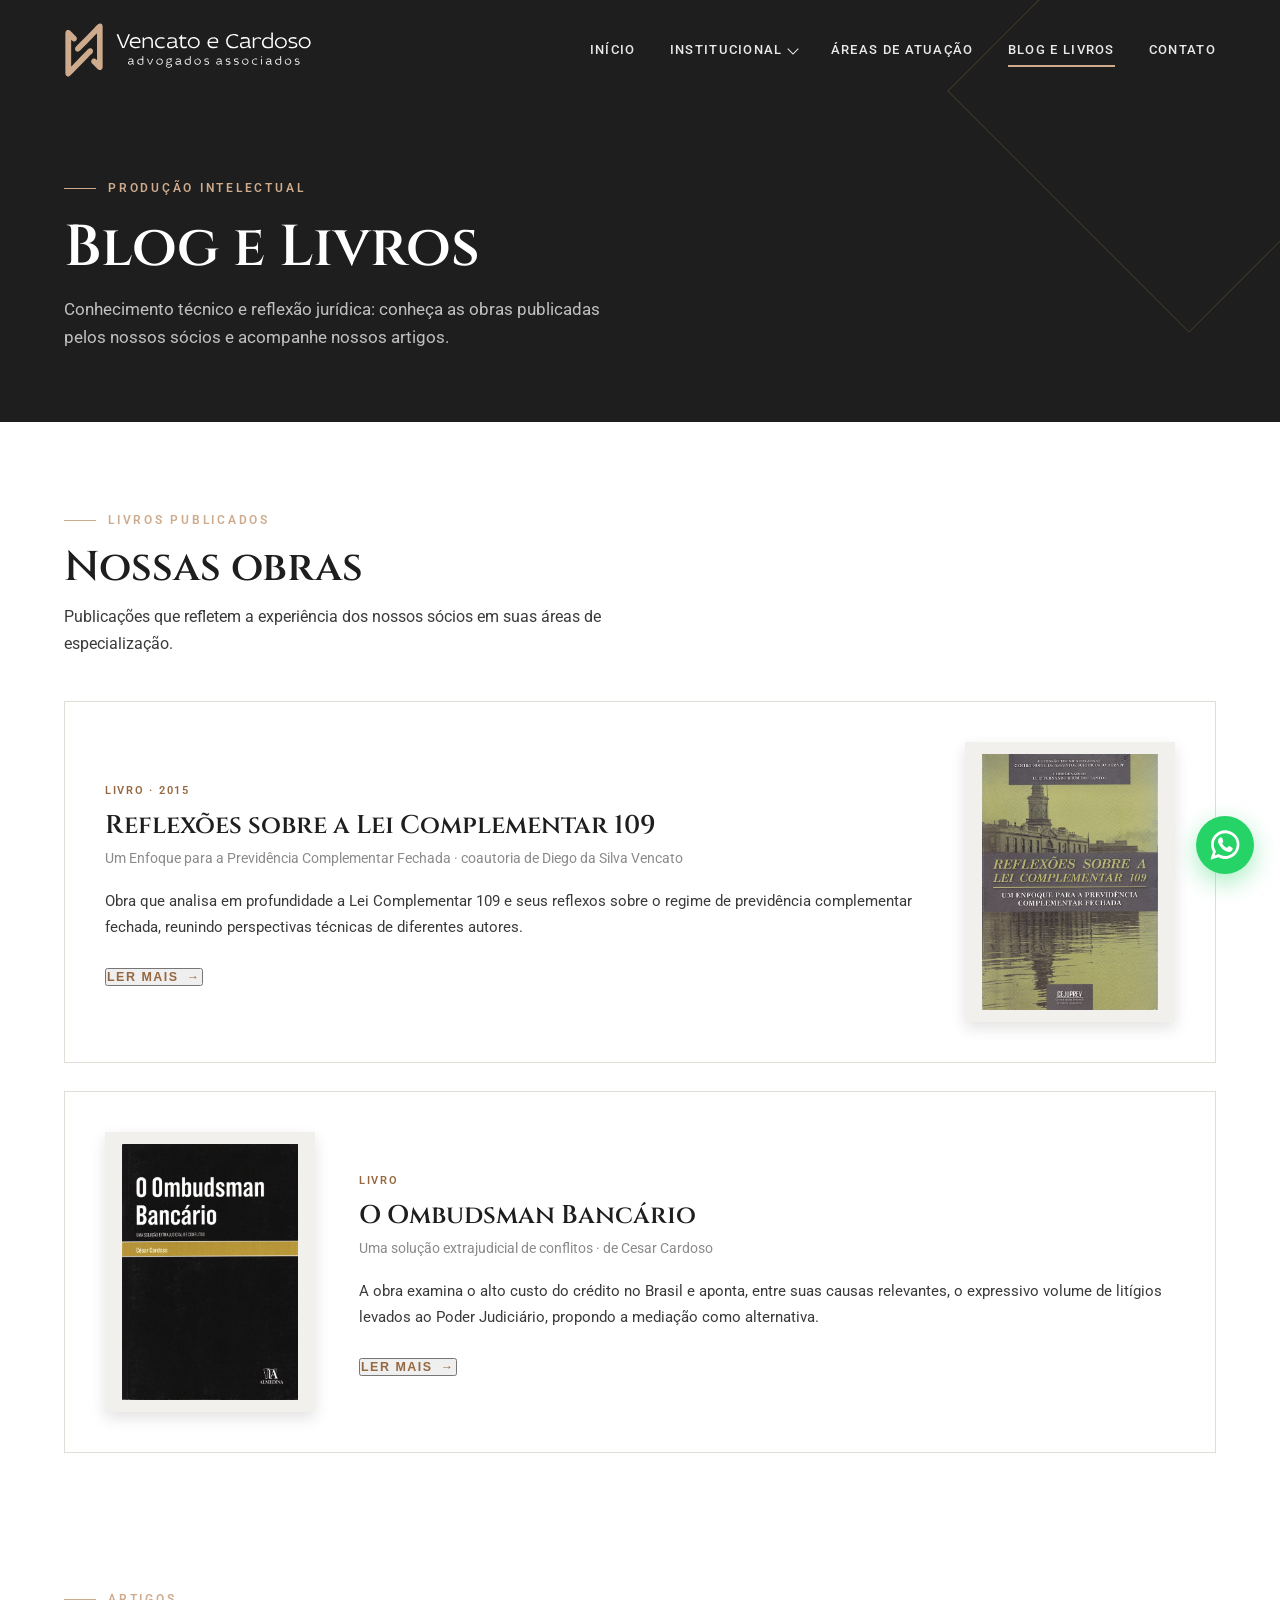
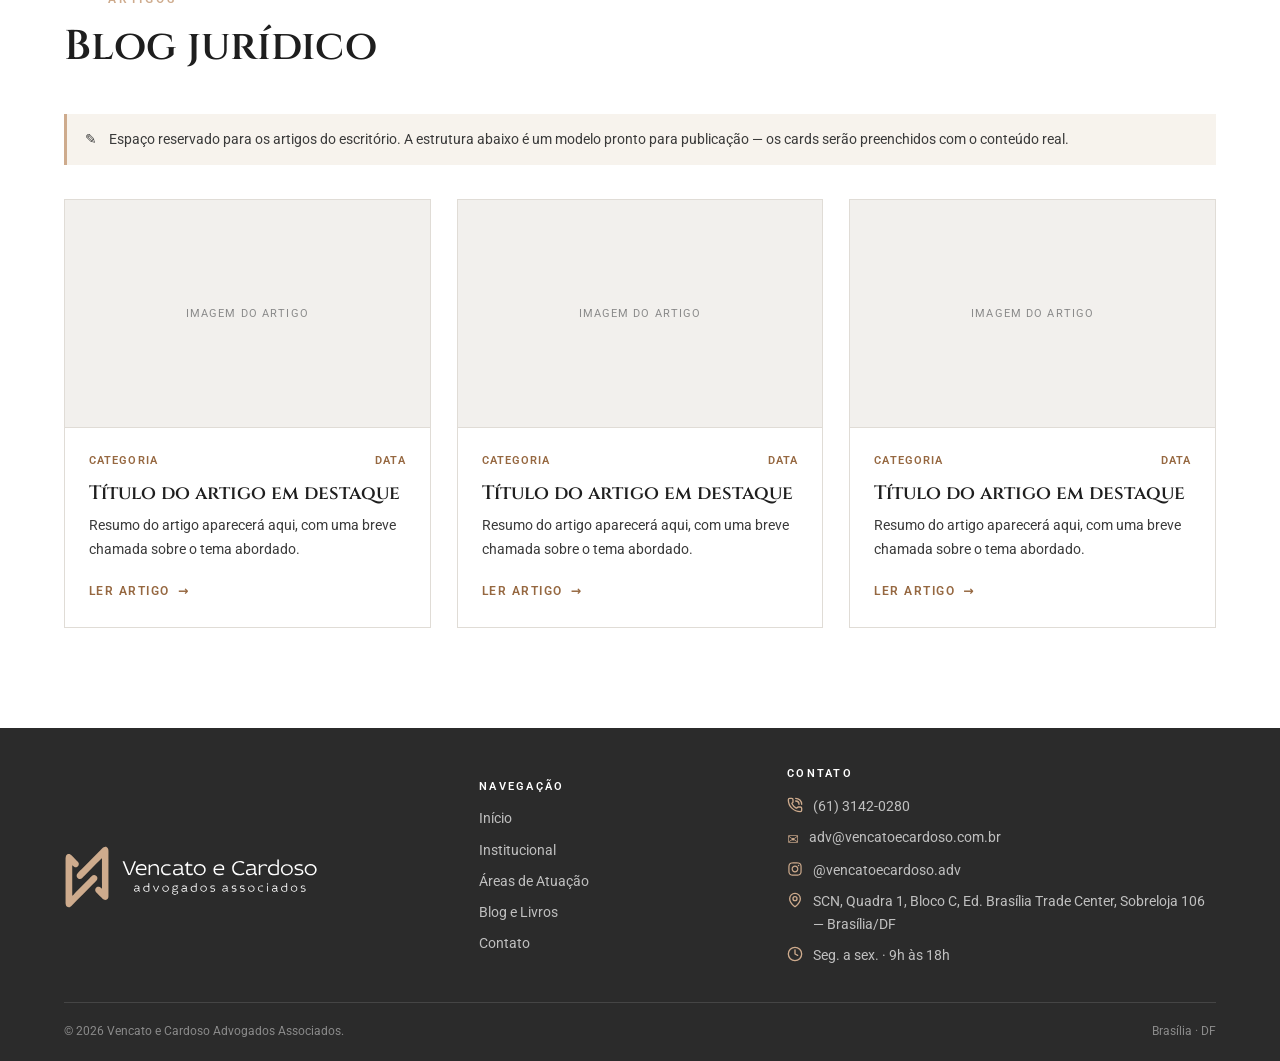
==== commit 64c69468: "ajustes finais feitos" ====
--- a/blog.html
+++ b/blog.html
@@ -19,11 +19,11 @@
 <meta name="twitter:title" content="Blog e Livros — Vencato e Cardoso Advogados Associados">
 <meta name="twitter:description" content="Conhecimento técnico e reflexão jurídica: conheça as obras publicadas pelos nossos sócios e acompanhe nossos artigos.">
 <meta name="twitter:image" content="https://www.vencatoecardoso.com.br/assets/img/reflex%C3%B5es.webp">
-<meta name="theme-color" content="#1F1C17">
+<meta name="theme-color" content="#1E1E1E">
 <link rel="icon" type="image/svg+xml" href="assets/logo/Logo Solo Final.svg">
 <link rel="preconnect" href="https://fonts.googleapis.com">
 <link rel="preconnect" href="https://fonts.gstatic.com" crossorigin>
-<link href="https://fonts.googleapis.com/css2?family=Fraunces:opsz,wght@9..144,400;9..144,500;9..144,600;9..144,700&family=Archivo:wght@400;500;600;700&display=swap" rel="stylesheet">
+<link href="https://fonts.googleapis.com/css2?family=Cinzel:wght@400;500;600;700&family=Roboto:wght@400;500;700&display=swap" rel="stylesheet">
 <link rel="stylesheet" href="css/style.css">
 <link rel="stylesheet" href="css/blog.css">
 </head>
@@ -33,11 +33,12 @@
 <header class="cabecalho" id="cabecalho">
   <div class="container cabecalho-int">
     <a href="home.html" class="marca" aria-label="Vencato e Cardoso — página inicial">
-      <img src="assets/logo/Logo Lateral Final.svg" alt="Vencato e Cardoso Advogados Associados" class="marca-logo">
+      <img src="assets/logo/Logo Marca Dourada.svg" alt="" class="marca-logo-icone" aria-hidden="true">
+      <img src="assets/logo/Logo Texto Final.svg" alt="Vencato e Cardoso Advogados Associados" class="marca-logo-texto">
     </a>
     <nav class="nav" id="nav">
       <div class="nav-item"><a href="home.html" class="nav-link">Início</a></div>
-      <div class="nav-item">
+      <div class="nav-item nav-item-dropdown">
         <a href="institucional.html" class="nav-link">Institucional <i class="seta"></i></a>
         <div class="dropdown"><a href="institucional.html">Sobre Nós</a><a href="equipe.html">Equipe</a></div>
       </div>
@@ -159,9 +160,11 @@
 <footer class="rodape">
   <div class="container">
     <div class="rodape-grid">
-      <div>
-        <div class="marca"><img src="assets/logo/Logo Lateral Final.svg" alt="Vencato e Cardoso Advogados Associados" class="marca-logo"></div>
-        <p style="font-size:.84rem">Estratégia jurídica com foco em resultado.</p>
+      <div class="rodape-marca">
+        <div class="marca">
+          <img src="assets/logo/Logo Marca Dourada.svg" alt="" class="marca-logo-icone" aria-hidden="true">
+          <img src="assets/logo/Logo Texto Dourada.svg" alt="Vencato e Cardoso Advogados Associados" class="marca-logo-texto">
+        </div>
       </div>
       <div>
         <h2>Navegação</h2>
@@ -174,7 +177,7 @@
           <li><span class="ic">✉</span><a href="mailto:adv@vencatoecardoso.com.br">adv@vencatoecardoso.com.br</a></li>
           <li><span class="ic"><svg viewBox="0 0 359.99999 359.9696" xmlns="http://www.w3.org/2000/svg"><g transform="translate(-77.12909,-99.75057)" fill="currentColor"><path d="m 257.12909,129.76098 c -40.73362,0 -45.84008,0.25899 -61.83741,0.91733 -15.96445,0.7292 -26.846,3.22727 -36.38561,6.93669 -9.8635,3.83171 -18.26206,8.98306 -26.60017,17.32165 -8.33835,8.33859 -13.44169,16.69125 -17.27412,26.55409 -3.70877,9.54051 -6.25479,20.46653 -6.98302,36.43098 -0.73154,15.99732 -0.91968,21.10396 -0.91968,61.83716 0,40.73554 0.18808,45.83984 0.91968,61.83717 0.72919,15.96445 3.27425,26.84576 6.98302,36.38633 3.83243,9.86278 8.93577,18.21549 17.27412,26.55403 8.33811,8.33859 16.73667,13.48525 26.60017,17.3193 9.53961,3.70708 20.42116,6.25455 36.38561,6.98374 15.99733,0.7292 21.10379,0.87029 61.83741,0.87029 40.73362,0 45.83984,-0.23496 61.8374,-0.87029 15.96422,-0.72919 26.89185,-3.27666 36.43147,-6.98374 9.8635,-3.83405 18.21621,-8.98071 26.55432,-17.3193 8.33835,-8.33854 13.44145,-16.69125 17.27388,-26.55403 3.70876,-9.54057 6.25503,-20.42188 6.98326,-36.38633 0.73154,-15.99733 0.91968,-21.10163 0.91968,-61.83717 0,-40.7332 -0.18808,-45.83984 -0.91968,-61.83716 -0.7292,-15.96445 -3.2745,-26.89047 -6.98326,-36.43098 -3.83243,-9.86284 -8.93553,-18.2155 -17.27388,-26.55409 -8.33811,-8.33859 -16.69082,-13.48994 -26.55432,-17.32165 -9.53962,-3.70942 -20.46725,-6.20749 -36.43147,-6.93669 -15.99732,-0.72919 -21.10378,-0.91733 -61.8374,-0.91733 z m 0,27.01275 c 40.04775,0 44.78087,0.23495 60.59684,0.87028 14.623,0.65865 22.60141,3.13785 27.88658,5.19137 7.00117,2.72149 11.98006,5.96281 17.22809,11.21061 5.24894,5.24779 8.48978,10.2274 11.20964,17.22754 2.05353,5.28542 4.52401,13.26413 5.19155,27.88544 0.71982,15.81622 0.87269,20.5512 0.87269,60.59757 0,40.04865 -0.16464,44.78369 -0.87269,60.59756 -0.66802,14.62366 -3.13802,22.55533 -5.19155,27.84074 -2.71986,7.00014 -5.9607,12.02211 -11.20964,17.27225 -5.24803,5.2478 -10.22692,8.48912 -17.22809,11.2106 -5.28517,2.04643 -13.26358,4.48099 -27.88658,5.14667 -15.81363,0.72913 -20.54555,0.87028 -60.59684,0.87028 -40.0513,0 -44.78322,-0.23495 -60.59684,-0.87028 -14.62301,-0.65865 -22.55557,-3.09321 -27.84074,-5.14667 -7.0011,-2.72148 -12.0259,-5.9628 -17.27394,-11.2106 -5.24773,-5.25014 -8.48863,-10.27211 -11.20964,-17.27225 -2.05352,-5.28541 -4.47792,-13.21708 -5.14546,-27.84074 -0.71982,-15.81387 -0.87269,-20.54891 -0.87269,-60.59756 0,-40.04637 0.16465,-44.78135 0.87269,-60.59757 0.66803,-14.62131 3.09194,-22.60002 5.14546,-27.88544 2.72101,-7.00014 5.96191,-11.97975 11.20964,-17.22754 5.24804,-5.2478 10.27284,-8.48912 17.27394,-11.21061 5.28517,-2.04643 13.21773,-4.52334 27.84074,-5.19137 15.81597,-0.72913 20.54909,-0.87028 60.59684,-0.87028 z m 80.07621,24.90046 c -9.93951,0 -18.0092,8.06807 -18.0092,18.00848 0,9.94042 8.06969,18.00854 18.0092,18.00854 9.94066,0 18.00896,-8.06812 18.00896,-18.00854 0,-9.94041 -8.0683,-18.00848 -18.00896,-18.00848 z m -80.07621,21.04051 c -42.53614,0 -76.99809,34.50924 -76.99809,77.04418 0,42.53735 34.46195,76.99713 76.99809,76.99713 42.53614,0 77.04394,-34.45978 77.04394,-76.99713 0,-42.53494 -34.5078,-77.04418 -77.04394,-77.04418 z m 0,27.0598 c 27.61161,0 49.98438,22.37415 49.98438,49.98438 0,27.61257 -22.37277,49.98438 -49.98438,49.98438 -27.61161,0 -49.98444,-22.37181 -49.98444,-49.98438 0,-27.61023 22.37283,-49.98438 49.98444,-49.98438 z"/></g></svg></span><a href="https://instagram.com/vencatoecardoso.adv">@vencatoecardoso.adv</a></li>
           <li><span class="ic"><svg viewBox="0 0 24 24" fill="none" stroke="currentColor" stroke-width="2" stroke-linecap="round" stroke-linejoin="round"><path d="M20 10c0 4.993-5.539 10.193-7.399 11.799a1 1 0 0 1-1.202 0C9.539 20.193 4 14.993 4 10a8 8 0 0 1 16 0"/><circle cx="12" cy="10" r="3"/></svg></span>SCN, Quadra 1, Bloco C, Ed. Brasília Trade Center, Sobreloja 106 — Brasília/DF</li>
-          <li><span class="ic"><svg viewBox="0 0 24 24" fill="none" stroke="currentColor" stroke-width="2" stroke-linecap="round" stroke-linejoin="round"><circle cx="12" cy="12" r="10"/><path d="M12 6v6l4 2"/></svg></span>Seg. a sex. · 09h às 18h</li>
+          <li><span class="ic"><svg viewBox="0 0 24 24" fill="none" stroke="currentColor" stroke-width="2" stroke-linecap="round" stroke-linejoin="round"><circle cx="12" cy="12" r="10"/><path d="M12 6v6l4 2"/></svg></span>Seg. a sex. · 9h às 18h</li>
         </ul>
       </div>
     </div>
@@ -192,7 +195,21 @@
 addEventListener('scroll',()=>cab.classList.toggle('rolado',scrollY>60));
 const ham=document.getElementById('hamburguer'),nav=document.getElementById('nav');
 ham.addEventListener('click',()=>{const ab=nav.classList.toggle('aberta');cab.classList.toggle('menu-aberto',ab)});
-nav.querySelectorAll('a').forEach(a=>a.addEventListener('click',()=>{nav.classList.remove('aberta');cab.classList.remove('menu-aberto')}));
+// Submenu "Institucional" no mobile: alterna a sanfona ao tocar (não há :hover em touch)
+const itemDropdown=document.querySelector('.nav-item-dropdown');
+const linkDropdown=itemDropdown.querySelector('.nav-link');
+function fecharSubmenuMobile(){itemDropdown.classList.remove('aberto')}
+linkDropdown.addEventListener('click',(e)=>{
+  if(matchMedia('(max-width:900px)').matches){
+    e.preventDefault();
+    itemDropdown.classList.toggle('aberto');
+  }
+});
+nav.querySelectorAll('a').forEach(a=>{
+  if(a===linkDropdown)return;
+  a.addEventListener('click',()=>{nav.classList.remove('aberta');cab.classList.remove('menu-aberto');fecharSubmenuMobile()});
+});
+ham.addEventListener('click',()=>{if(!nav.classList.contains('aberta'))fecharSubmenuMobile()});
 
 // Detalhe do livro (modal)
 const livros={
--- a/css/style.css
+++ b/css/style.css
@@ -6,17 +6,17 @@
 
 :root{
   --branco:#FFFFFF;
-  --marfim:#FAF7F1;
-  --bege:#EFE8DA;
-  --bege-escuro:#D9CDB6;
-  --dourado:#B08A50;
-  --dourado-escuro:#8C6B39;
-  --tinta:#1F1C17;
-  --tinta-suave:#2B2721;
-  --grafite:#4C463B;
-  --cinza-claro:#8A8377;
-  --serif:'Fraunces',Georgia,serif;
-  --sans:'Archivo',system-ui,sans-serif;
+  --marfim:#FFFFFF;
+  --bege:#F2F0ED;
+  --bege-escuro:#E0DCD6;
+  --dourado:#CEAB8D;
+  --dourado-escuro:#966841;
+  --tinta:#1E1E1E;
+  --tinta-suave:#2B2B2B;
+  --grafite:#3A3A3A;
+  --cinza-claro:#8A8A8A;
+  --serif:'Cinzel',Georgia,serif;
+  --sans:'Roboto',system-ui,sans-serif;
   --largura:1200px;
   --transicao:300ms ease-in-out;
   --transicao-nav:200ms ease-in-out;
@@ -113,6 +113,16 @@
   transition:filter var(--transicao);
 }
 .cabecalho.rolado .marca-logo{filter:none}
+/* Logo do cabeçalho, em tamanho maior: a marca (ícone) fica sempre dourada;
+   a escrita ao lado mantém a mesma configuração de cores de antes (branca sobre o hero
+   transparente / menu mobile, escura quando o cabeçalho rola sobre fundo claro) */
+.marca-logo-icone{height:56px;width:auto;display:block}
+.marca-logo-texto{
+  height:36px;width:auto;display:block;
+  filter:brightness(0) invert(1);
+  transition:filter var(--transicao);
+}
+.cabecalho.rolado .marca-logo-texto{filter:none}
 
 /* Navegação */
 .nav{display:flex;align-items:center;gap:34px}
@@ -183,10 +193,14 @@
 
 /* ---------- Rodapé ---------- */
 .rodape{background:var(--tinta-suave);color:rgba(255,255,255,.7);padding:40px 0 20px;font-size:.85rem}
-.rodape-grid{display:grid;grid-template-columns:1.4fr 1fr 1.6fr;gap:40px;padding-bottom:26px;border-bottom:1px solid rgba(255,255,255,.12)}
+.rodape-grid{display:grid;grid-template-columns:1.4fr 1fr 1.6fr;gap:40px;padding-bottom:26px;border-bottom:1px solid rgba(255,255,255,.12);align-items:center}
 .rodape h2{color:#fff;font-family:var(--sans);font-size:.7rem;letter-spacing:.2em;text-transform:uppercase;margin-bottom:14px;font-weight:600}
 .rodape .marca{color:#fff;margin-bottom:12px}
-.rodape .marca-logo{filter:brightness(0) invert(1)}
+/* Logo do rodapé: ícone e nome sempre na paleta dourada, com o ícone
+   visivelmente maior do que a escrita ao lado */
+.rodape-marca{margin-top:22px}
+.rodape .marca-logo-icone{height:64px}
+.rodape .marca-logo-texto{height:36px;filter:brightness(0) invert(1)}
 .rodape ul{list-style:none}
 .rodape ul li{margin-bottom:8px}
 .rodape a{transition:color var(--transicao)}
@@ -255,20 +269,26 @@
   .nav-item{width:100%;text-align:left}
   .nav-link{color:#fff!important;font-size:1.35rem;font-weight:500;letter-spacing:.14em;padding:12px 0;justify-content:flex-start}
   .nav-link .seta{opacity:.6}
-  /* submenu Institucional: centralizado e discreto
-     (não força visibility/opacity aqui — precisa herdar o estado oculto do .nav fechado,
-     senão os links do submenu ficam clicáveis por trás do menu invisível) */
-  .dropdown{position:static;transform:none;box-shadow:none;background:transparent;border:none;border-radius:0;margin:2px 0 6px;padding:0;text-align:left}
+  /* submenu Institucional: sanfona/accordion controlada por toque (classe .aberto via JS),
+     já que não existe :hover em telas de toque. A altura anima com max-height. */
+  .dropdown{
+    position:static;transform:none;box-shadow:none;background:transparent;border:none;border-radius:0;
+    margin:0;padding:0;text-align:left;
+    max-height:0;opacity:1;visibility:visible;overflow:hidden;
+    transition:max-height .35s ease;
+  }
   .dropdown::before{display:none}
+  .nav-item-dropdown.aberto .dropdown{max-height:160px;margin:2px 0 6px}
+  .nav-item-dropdown.aberto .nav-link .seta{transform:rotate(225deg);opacity:1}
   .dropdown a{color:rgba(255,255,255,.55);padding:6px 0 6px 16px;border-radius:0;font-size:.92rem;letter-spacing:.06em;justify-content:flex-start}
   .dropdown a:hover{background:none;color:#fff}
   .dropdown a:hover::before{width:0;height:0}
   /* logo e botão sempre acima do overlay */
   .marca{position:relative;z-index:3}
   .hamburguer{display:flex;position:relative;z-index:3}
-  /* estado aberto: logo e "X" em branco sobre o overlay escuro */
+  /* estado aberto: "X" e escrita da logo em branco sobre o overlay escuro; ícone permanece dourado */
   .cabecalho.menu-aberto .marca{color:#fff}
-  .cabecalho.menu-aberto .marca-logo{filter:brightness(0) invert(1)}
+  .cabecalho.menu-aberto .marca-logo-texto{filter:brightness(0) invert(1)}
   .cabecalho.menu-aberto .hamburguer span{background:#fff}
   .cabecalho.menu-aberto .hamburguer span:nth-child(1){transform:translateY(7px) rotate(45deg)}
   .cabecalho.menu-aberto .hamburguer span:nth-child(2){opacity:0}
@@ -279,6 +299,7 @@
   .nav-contato a:hover{background:var(--dourado);color:#fff;border-color:var(--dourado)}
   .nav-contato svg{width:20px;height:20px}
   .rodape-grid{grid-template-columns:1fr;gap:36px}
+  .rodape-marca{margin-top:0}
 }
 @media(prefers-reduced-motion:reduce){
   *{animation:none!important;transition:none!important}
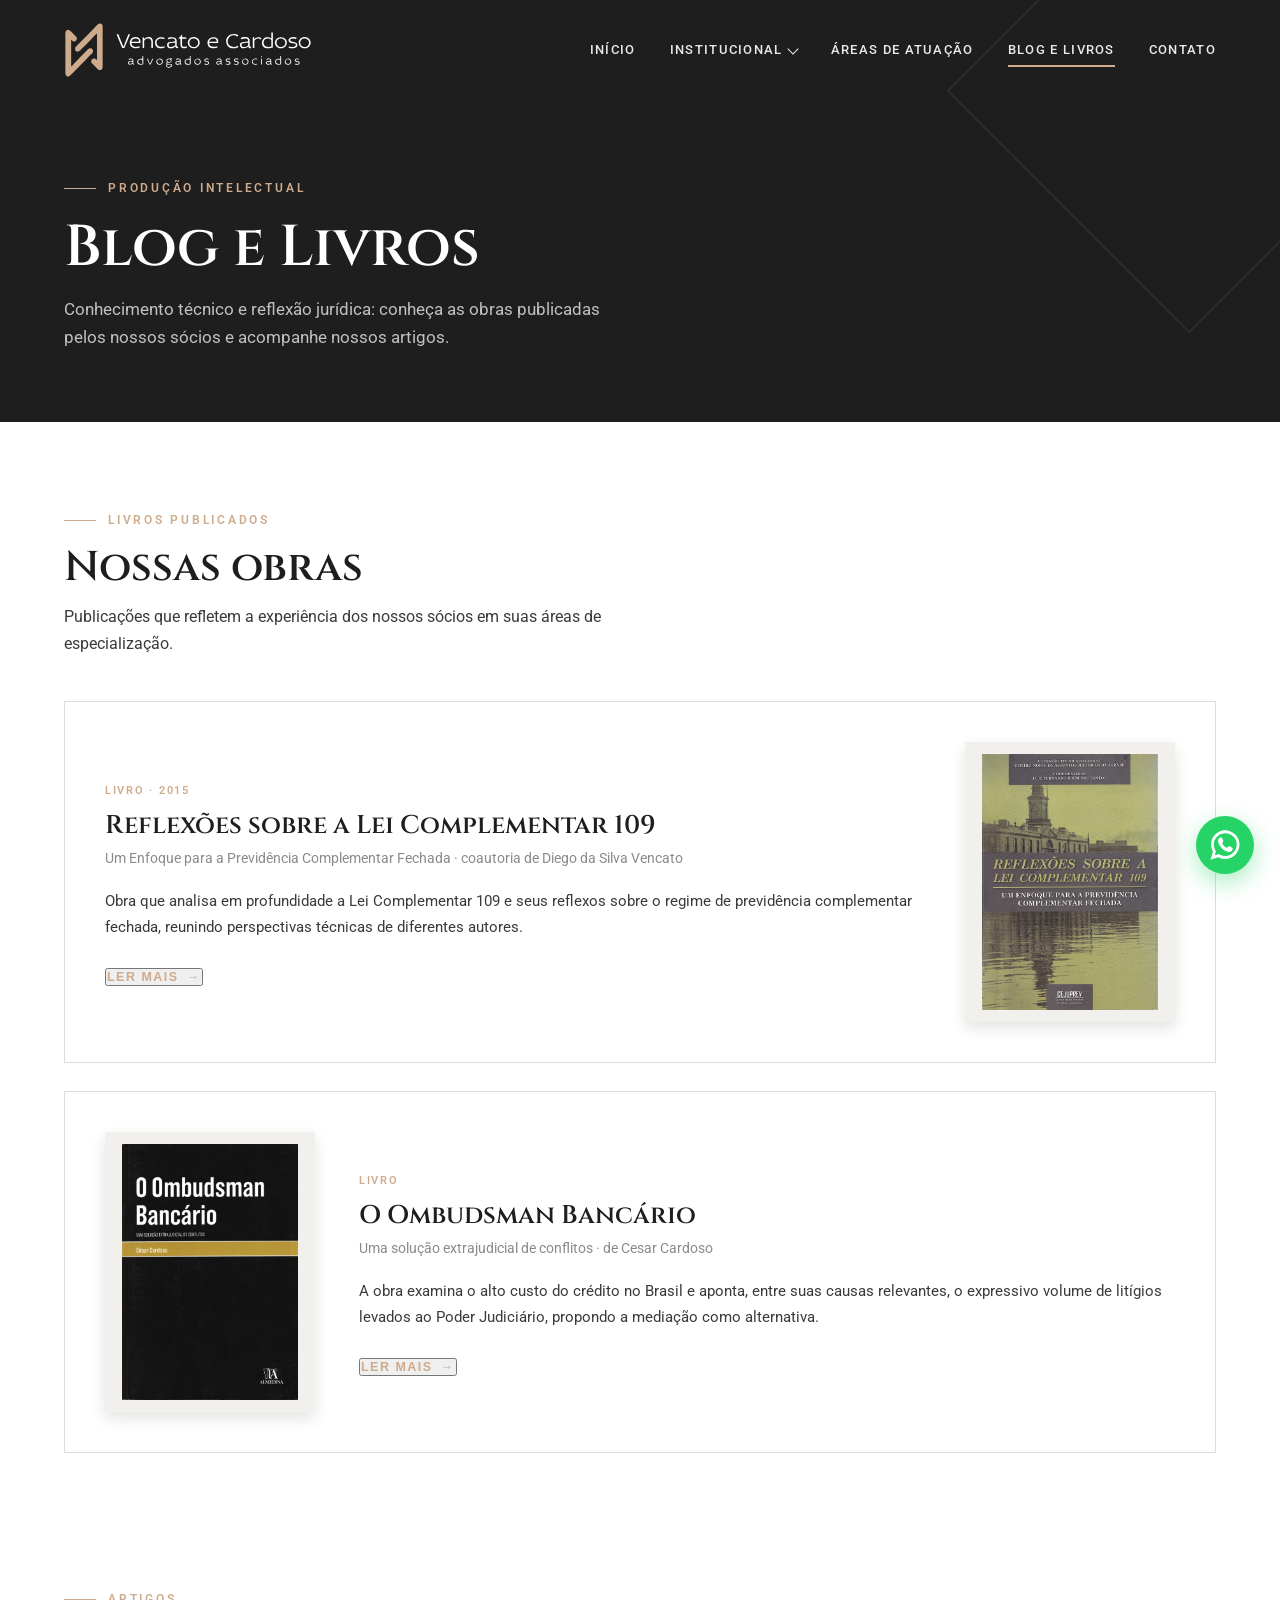
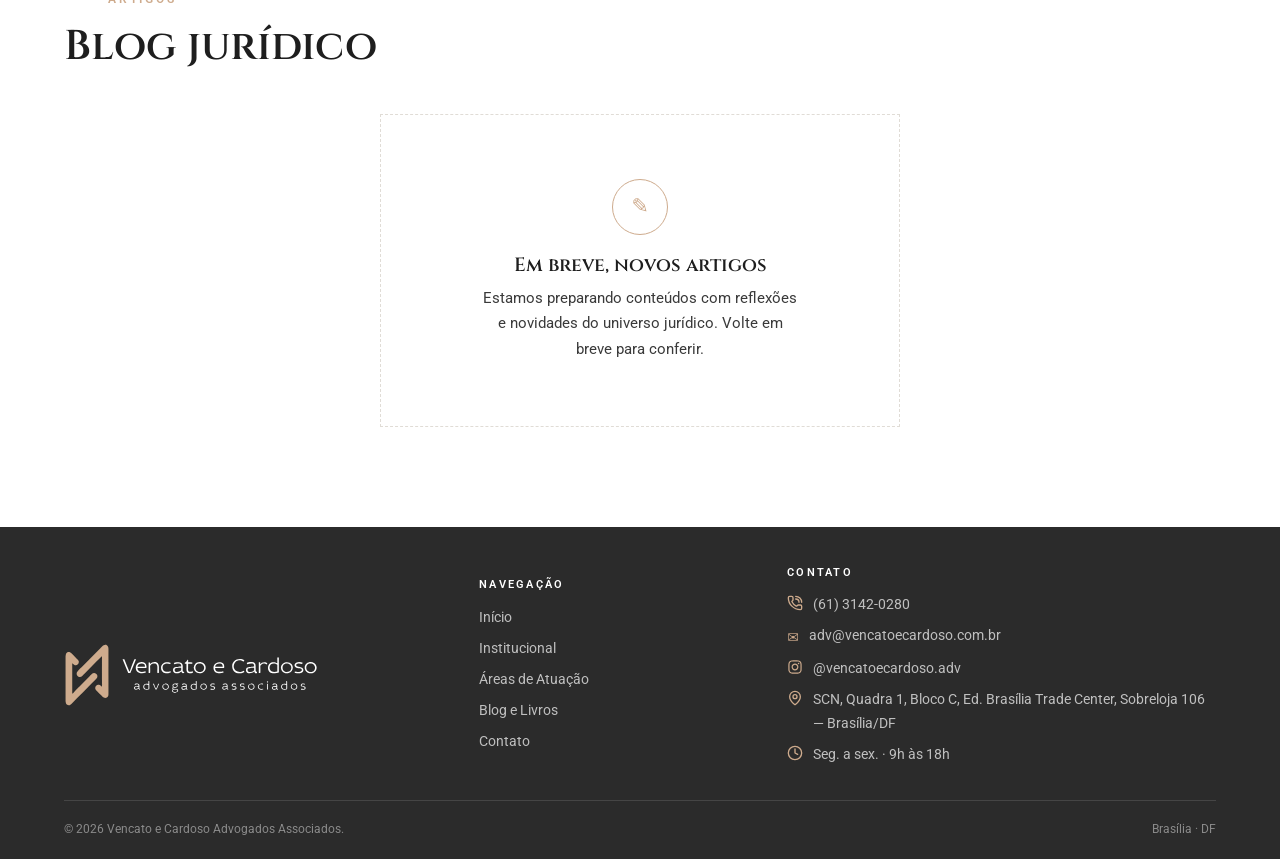
==== commit b9860ca0: "removendo blogs e ajustando botões" ====
--- a/blog.html
+++ b/blog.html
@@ -106,38 +106,10 @@
       <span class="rotulo">Artigos</span>
       <h2>Blog jurídico</h2>
     </div>
-    <div class="nota-blog">
-      <span>✎</span>
-      <div>Espaço reservado para os artigos do escritório. A estrutura abaixo é um modelo pronto para publicação — os cards serão preenchidos com o conteúdo real.</div>
-    </div>
-    <div class="blog-grid">
-      <article class="post">
-        <div class="post-img">IMAGEM DO ARTIGO</div>
-        <div class="post-corpo">
-          <div class="post-meta"><span>Categoria</span><span>Data</span></div>
-          <h3>Título do artigo em destaque</h3>
-          <p>Resumo do artigo aparecerá aqui, com uma breve chamada sobre o tema abordado.</p>
-          <a href="#" class="link-seta">Ler artigo</a>
-        </div>
-      </article>
-      <article class="post">
-        <div class="post-img">IMAGEM DO ARTIGO</div>
-        <div class="post-corpo">
-          <div class="post-meta"><span>Categoria</span><span>Data</span></div>
-          <h3>Título do artigo em destaque</h3>
-          <p>Resumo do artigo aparecerá aqui, com uma breve chamada sobre o tema abordado.</p>
-          <a href="#" class="link-seta">Ler artigo</a>
-        </div>
-      </article>
-      <article class="post">
-        <div class="post-img">IMAGEM DO ARTIGO</div>
-        <div class="post-corpo">
-          <div class="post-meta"><span>Categoria</span><span>Data</span></div>
-          <h3>Título do artigo em destaque</h3>
-          <p>Resumo do artigo aparecerá aqui, com uma breve chamada sobre o tema abordado.</p>
-          <a href="#" class="link-seta">Ler artigo</a>
-        </div>
-      </article>
+    <div class="blog-vazio">
+      <span class="blog-vazio-ic">✎</span>
+      <h3>Em breve, novos artigos</h3>
+      <p>Estamos preparando conteúdos com reflexões e novidades do universo jurídico. Volte em breve para conferir.</p>
     </div>
   </div>
 </section>
--- a/css/style.css
+++ b/css/style.css
@@ -10,7 +10,7 @@
   --bege:#F2F0ED;
   --bege-escuro:#E0DCD6;
   --dourado:#CEAB8D;
-  --dourado-escuro:#966841;
+  --dourado-escuro:#CEAB8D;
   --tinta:#1E1E1E;
   --tinta-suave:#2B2B2B;
   --grafite:#3A3A3A;
--- a/css/blog.css
+++ b/css/blog.css
@@ -24,15 +24,10 @@
 
 /* Blog */
 .blog{padding:20px 0 100px;background:var(--marfim)}
-.nota-blog{display:flex;gap:12px;background:rgba(176,138,80,.1);border-left:3px solid var(--dourado);padding:14px 18px;margin-bottom:34px;font-size:.86rem;color:var(--grafite)}
-.blog-grid{display:grid;grid-template-columns:repeat(3,1fr);gap:26px}
-.post{background:#fff;border:1px solid var(--bege-escuro);display:flex;flex-direction:column;transition:transform var(--transicao),box-shadow var(--transicao)}
-.post:hover{transform:translateY(-5px);box-shadow:0 18px 44px rgba(31,28,23,.1)}
-.post-img{aspect-ratio:16/10;background:var(--bege);border-bottom:1px solid var(--bege-escuro);display:flex;align-items:center;justify-content:center;color:var(--cinza-claro);font-size:.7rem;letter-spacing:.1em}
-.post-corpo{padding:24px 24px 26px;display:flex;flex-direction:column;flex:1}
-.post-meta{display:flex;justify-content:space-between;font-size:.68rem;letter-spacing:.1em;text-transform:uppercase;color:var(--dourado-escuro);font-weight:600;margin-bottom:12px}
-.post h3{font-size:var(--h3-card);margin-bottom:10px}
-.post p{font-size:.88rem;color:var(--grafite);margin-bottom:18px;flex:1}
+.blog-vazio{text-align:center;max-width:520px;margin:0 auto;padding:64px 32px;border:1px dashed var(--bege-escuro);background:#fff}
+.blog-vazio-ic{display:inline-flex;align-items:center;justify-content:center;width:56px;height:56px;border:1px solid var(--dourado);border-radius:50%;color:var(--dourado-escuro);font-size:1.3rem;margin-bottom:20px}
+.blog-vazio h3{font-size:var(--h3-card);margin-bottom:10px}
+.blog-vazio p{font-size:.92rem;color:var(--grafite);max-width:40ch;margin:0 auto}
 
 /* Modal (detalhe do livro) */
 .modal-fundo{position:fixed;inset:0;z-index:300;background:rgba(31,28,23,.55);backdrop-filter:blur(4px);display:flex;align-items:center;justify-content:center;padding:24px;opacity:0;visibility:hidden;transition:opacity .3s ease,visibility .3s ease}
@@ -51,6 +46,4 @@
 @media(max-width:900px){
   .livro-card,.livro-card:nth-child(even){flex-direction:column;text-align:center;padding:32px}
   .livro-capa{width:170px}
-  .blog-grid{grid-template-columns:1fr}
-}
-@media(max-width:700px){.blog-grid{grid-template-columns:1fr}}+}
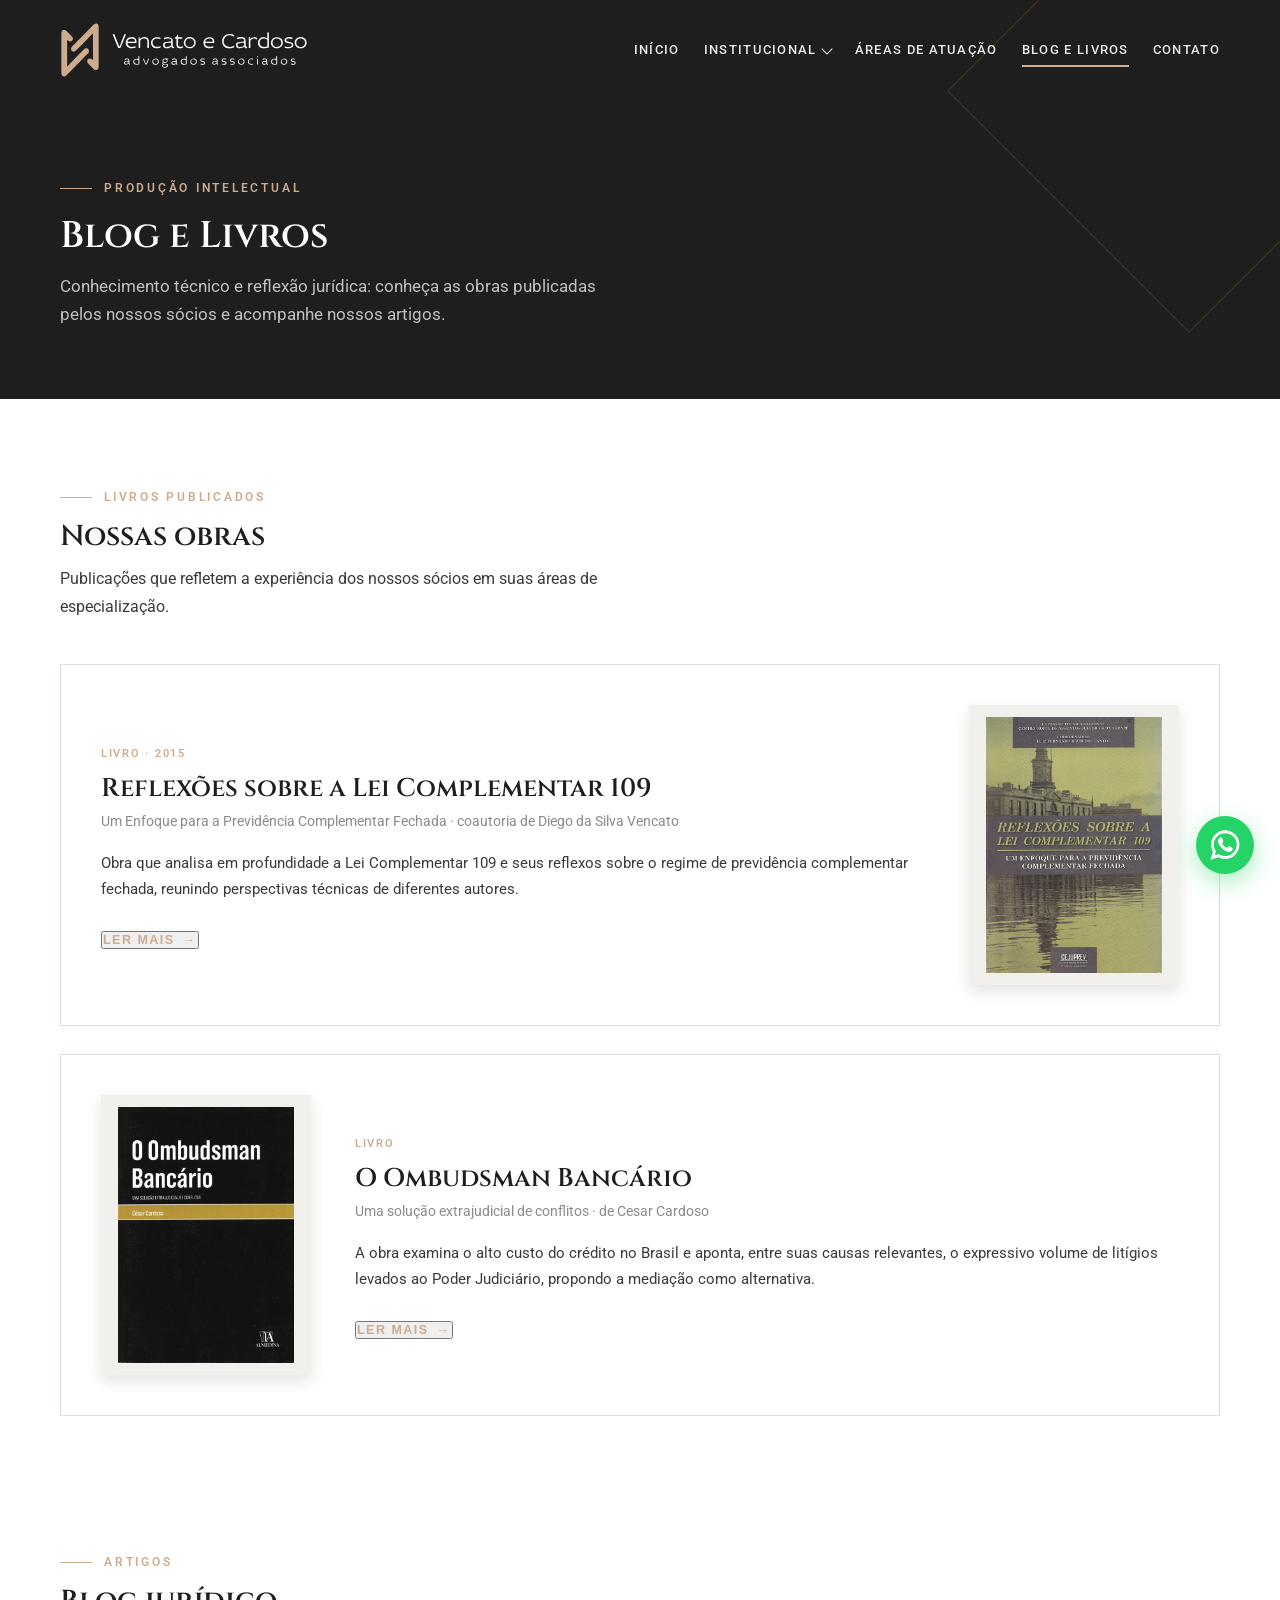
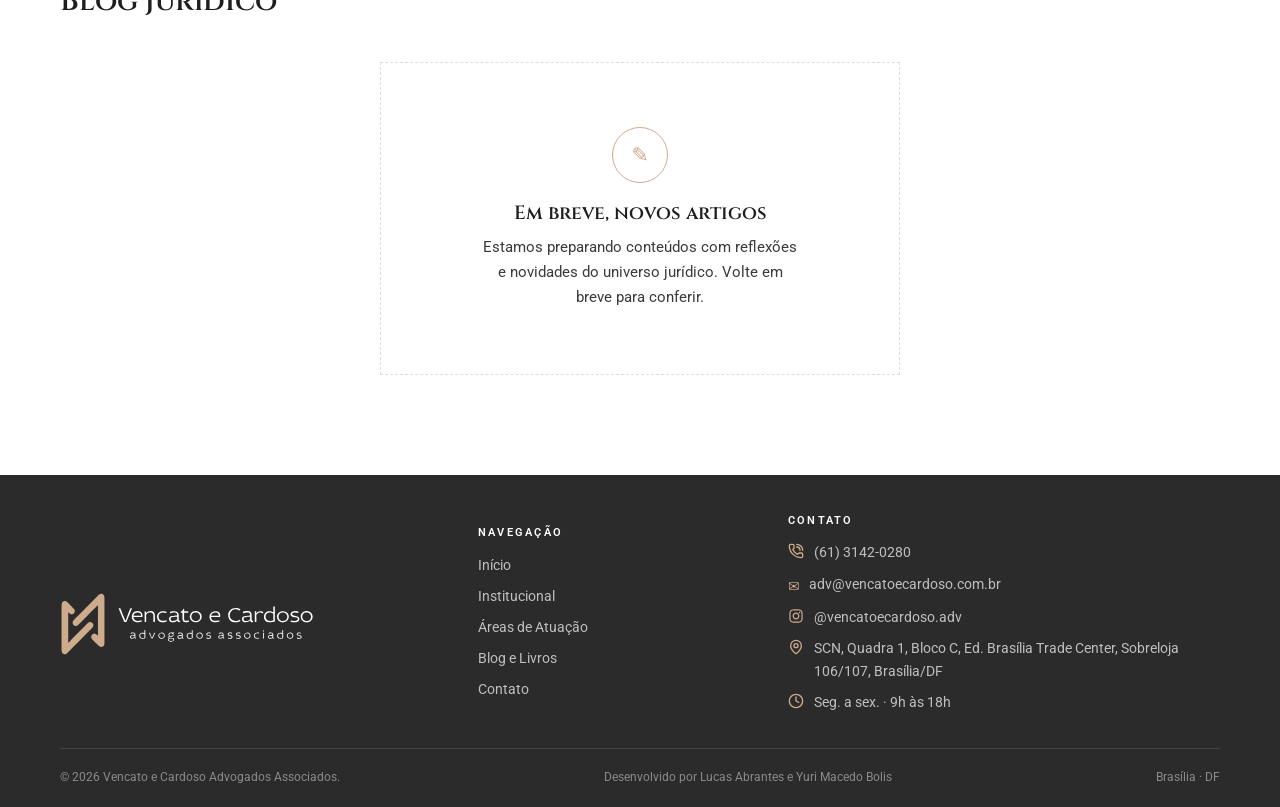
==== commit 27f53226: "ajustando icone e textos finais" ====
--- a/blog.html
+++ b/blog.html
@@ -20,7 +20,7 @@
 <meta name="twitter:description" content="Conhecimento técnico e reflexão jurídica: conheça as obras publicadas pelos nossos sócios e acompanhe nossos artigos.">
 <meta name="twitter:image" content="https://www.vencatoecardoso.com.br/assets/img/reflex%C3%B5es.webp">
 <meta name="theme-color" content="#1E1E1E">
-<link rel="icon" type="image/svg+xml" href="assets/logo/Logo Solo Final.svg">
+<link rel="icon" type="image/svg+xml" href="assets/logo/Logo Favicon.svg">
 <link rel="preconnect" href="https://fonts.googleapis.com">
 <link rel="preconnect" href="https://fonts.gstatic.com" crossorigin>
 <link href="https://fonts.googleapis.com/css2?family=Cinzel:wght@400;500;600;700&family=Roboto:wght@400;500;700&display=swap" rel="stylesheet">
@@ -148,12 +148,12 @@
           <li><span class="ic"><svg viewBox="0 0 24 24" fill="none" stroke="currentColor" stroke-width="2" stroke-linecap="round" stroke-linejoin="round"><path d="M13 2a9 9 0 0 1 9 9"/><path d="M13 6a5 5 0 0 1 5 5"/><path d="M13.832 16.568a1 1 0 0 0 1.213-.303l.355-.465A2 2 0 0 1 17 15h3a2 2 0 0 1 2 2v3a2 2 0 0 1-2 2A18 18 0 0 1 2 4a2 2 0 0 1 2-2h3a2 2 0 0 1 2 2v3a2 2 0 0 1-.8 1.6l-.468.351a1 1 0 0 0-.292 1.233 14 14 0 0 0 6.392 6.384"/></svg></span><a href="https://wa.me/556131420280?text=Ol%C3%A1!%20Vim%20pelo%20site%20e%20gostaria%20de%20saber%20mais.">(61) 3142-0280</a></li>
           <li><span class="ic">✉</span><a href="mailto:adv@vencatoecardoso.com.br">adv@vencatoecardoso.com.br</a></li>
           <li><span class="ic"><svg viewBox="0 0 359.99999 359.9696" xmlns="http://www.w3.org/2000/svg"><g transform="translate(-77.12909,-99.75057)" fill="currentColor"><path d="m 257.12909,129.76098 c -40.73362,0 -45.84008,0.25899 -61.83741,0.91733 -15.96445,0.7292 -26.846,3.22727 -36.38561,6.93669 -9.8635,3.83171 -18.26206,8.98306 -26.60017,17.32165 -8.33835,8.33859 -13.44169,16.69125 -17.27412,26.55409 -3.70877,9.54051 -6.25479,20.46653 -6.98302,36.43098 -0.73154,15.99732 -0.91968,21.10396 -0.91968,61.83716 0,40.73554 0.18808,45.83984 0.91968,61.83717 0.72919,15.96445 3.27425,26.84576 6.98302,36.38633 3.83243,9.86278 8.93577,18.21549 17.27412,26.55403 8.33811,8.33859 16.73667,13.48525 26.60017,17.3193 9.53961,3.70708 20.42116,6.25455 36.38561,6.98374 15.99733,0.7292 21.10379,0.87029 61.83741,0.87029 40.73362,0 45.83984,-0.23496 61.8374,-0.87029 15.96422,-0.72919 26.89185,-3.27666 36.43147,-6.98374 9.8635,-3.83405 18.21621,-8.98071 26.55432,-17.3193 8.33835,-8.33854 13.44145,-16.69125 17.27388,-26.55403 3.70876,-9.54057 6.25503,-20.42188 6.98326,-36.38633 0.73154,-15.99733 0.91968,-21.10163 0.91968,-61.83717 0,-40.7332 -0.18808,-45.83984 -0.91968,-61.83716 -0.7292,-15.96445 -3.2745,-26.89047 -6.98326,-36.43098 -3.83243,-9.86284 -8.93553,-18.2155 -17.27388,-26.55409 -8.33811,-8.33859 -16.69082,-13.48994 -26.55432,-17.32165 -9.53962,-3.70942 -20.46725,-6.20749 -36.43147,-6.93669 -15.99732,-0.72919 -21.10378,-0.91733 -61.8374,-0.91733 z m 0,27.01275 c 40.04775,0 44.78087,0.23495 60.59684,0.87028 14.623,0.65865 22.60141,3.13785 27.88658,5.19137 7.00117,2.72149 11.98006,5.96281 17.22809,11.21061 5.24894,5.24779 8.48978,10.2274 11.20964,17.22754 2.05353,5.28542 4.52401,13.26413 5.19155,27.88544 0.71982,15.81622 0.87269,20.5512 0.87269,60.59757 0,40.04865 -0.16464,44.78369 -0.87269,60.59756 -0.66802,14.62366 -3.13802,22.55533 -5.19155,27.84074 -2.71986,7.00014 -5.9607,12.02211 -11.20964,17.27225 -5.24803,5.2478 -10.22692,8.48912 -17.22809,11.2106 -5.28517,2.04643 -13.26358,4.48099 -27.88658,5.14667 -15.81363,0.72913 -20.54555,0.87028 -60.59684,0.87028 -40.0513,0 -44.78322,-0.23495 -60.59684,-0.87028 -14.62301,-0.65865 -22.55557,-3.09321 -27.84074,-5.14667 -7.0011,-2.72148 -12.0259,-5.9628 -17.27394,-11.2106 -5.24773,-5.25014 -8.48863,-10.27211 -11.20964,-17.27225 -2.05352,-5.28541 -4.47792,-13.21708 -5.14546,-27.84074 -0.71982,-15.81387 -0.87269,-20.54891 -0.87269,-60.59756 0,-40.04637 0.16465,-44.78135 0.87269,-60.59757 0.66803,-14.62131 3.09194,-22.60002 5.14546,-27.88544 2.72101,-7.00014 5.96191,-11.97975 11.20964,-17.22754 5.24804,-5.2478 10.27284,-8.48912 17.27394,-11.21061 5.28517,-2.04643 13.21773,-4.52334 27.84074,-5.19137 15.81597,-0.72913 20.54909,-0.87028 60.59684,-0.87028 z m 80.07621,24.90046 c -9.93951,0 -18.0092,8.06807 -18.0092,18.00848 0,9.94042 8.06969,18.00854 18.0092,18.00854 9.94066,0 18.00896,-8.06812 18.00896,-18.00854 0,-9.94041 -8.0683,-18.00848 -18.00896,-18.00848 z m -80.07621,21.04051 c -42.53614,0 -76.99809,34.50924 -76.99809,77.04418 0,42.53735 34.46195,76.99713 76.99809,76.99713 42.53614,0 77.04394,-34.45978 77.04394,-76.99713 0,-42.53494 -34.5078,-77.04418 -77.04394,-77.04418 z m 0,27.0598 c 27.61161,0 49.98438,22.37415 49.98438,49.98438 0,27.61257 -22.37277,49.98438 -49.98438,49.98438 -27.61161,0 -49.98444,-22.37181 -49.98444,-49.98438 0,-27.61023 22.37283,-49.98438 49.98444,-49.98438 z"/></g></svg></span><a href="https://instagram.com/vencatoecardoso.adv">@vencatoecardoso.adv</a></li>
-          <li><span class="ic"><svg viewBox="0 0 24 24" fill="none" stroke="currentColor" stroke-width="2" stroke-linecap="round" stroke-linejoin="round"><path d="M20 10c0 4.993-5.539 10.193-7.399 11.799a1 1 0 0 1-1.202 0C9.539 20.193 4 14.993 4 10a8 8 0 0 1 16 0"/><circle cx="12" cy="10" r="3"/></svg></span>SCN, Quadra 1, Bloco C, Ed. Brasília Trade Center, Sobreloja 106 — Brasília/DF</li>
+          <li><span class="ic"><svg viewBox="0 0 24 24" fill="none" stroke="currentColor" stroke-width="2" stroke-linecap="round" stroke-linejoin="round"><path d="M20 10c0 4.993-5.539 10.193-7.399 11.799a1 1 0 0 1-1.202 0C9.539 20.193 4 14.993 4 10a8 8 0 0 1 16 0"/><circle cx="12" cy="10" r="3"/></svg></span><a href="https://www.google.com/maps/search/?api=1&query=Vencato+e+Cardoso+Advogados+Associados%2C+SCN+Quadra+1+Bloco+C%2C+Bras%C3%ADlia" target="_blank" rel="noopener noreferrer">SCN, Quadra 1, Bloco C, Ed. Brasília Trade Center, Sobreloja 106/107, Brasília/DF</a></li>
           <li><span class="ic"><svg viewBox="0 0 24 24" fill="none" stroke="currentColor" stroke-width="2" stroke-linecap="round" stroke-linejoin="round"><circle cx="12" cy="12" r="10"/><path d="M12 6v6l4 2"/></svg></span>Seg. a sex. · 9h às 18h</li>
         </ul>
       </div>
     </div>
-    <div class="rodape-fim"><span>© 2026 Vencato e Cardoso Advogados Associados.</span><span>Brasília · DF</span></div>
+    <div class="rodape-fim"><span>© 2026 Vencato e Cardoso Advogados Associados.</span><span>Desenvolvido por <a href="https://github.com/LucasAbrantes2006" target="_blank" rel="noopener noreferrer">Lucas Abrantes</a> e <a href="https://github.com/YuriMacedoBolis" target="_blank" rel="noopener noreferrer">Yuri Macedo Bolis</a></span><span>Brasília · DF</span></div>
   </div>
 </footer>
 
--- a/css/style.css
+++ b/css/style.css
@@ -21,13 +21,16 @@
   --transicao:300ms ease-in-out;
   --transicao-nav:200ms ease-in-out;
 
-  /* Escala tipográfica compartilhada — mesma hierarquia em todas as páginas */
-  --h1-hero:clamp(2.6rem,6.4vw,5rem);      /* H1 de hero grande: Home, Institucional, Equipe */
-  --h1-topo:clamp(2.4rem,5vw,3.6rem);      /* H1 de topo compacto: Áreas, Blog, Contato */
-  --h2-primario:clamp(1.9rem,3.8vw,2.9rem);/* H2 de seção-âncora da Home */
-  --h2-secao:clamp(1.8rem,3.6vw,2.6rem);   /* H2 de abertura de seção nas páginas internas */
-  --h2-sub:clamp(1.6rem,3vw,2.3rem);       /* H2 de subseção dentro de uma página */
-  --h2-cta:clamp(2rem,4vw,3.2rem);         /* H2 de CTA de fechamento */
+  /* Escala tipográfica compartilhada — mesma hierarquia em todas as páginas.
+     Coeficientes vw calibrados para só atingir o teto (max) perto de ~1900px:
+     em notebooks (~1280–1440px) o clamp antigo já saturava no valor de monitor
+     grande, fazendo o texto parecer "no zoom" numa tela mais estreita. */
+  --h1-hero:clamp(2.3rem,2.9vw,3.4rem);    /* H1 de título grande: mesmo tamanho em todas as páginas */
+  --h1-topo:clamp(2.3rem,2.9vw,3.4rem);    /* H1 de título grande: mesmo tamanho em todas as páginas */
+  --h2-primario:clamp(1.9rem,2.45vw,2.9rem);/* H2 de seção-âncora da Home */
+  --h2-secao:clamp(1.8rem,2.2vw,2.6rem);   /* H2 de abertura de seção nas páginas internas */
+  --h2-sub:clamp(1.6rem,1.95vw,2.3rem);    /* H2 de subseção dentro de uma página */
+  --h2-cta:clamp(2rem,2.7vw,3.2rem);       /* H2 de CTA de fechamento */
   --h3-card:1.2rem;                        /* H3/H4 de card compacto */
   --h3-destaque:1.5rem;                    /* H3 de card em destaque */
   --h3-editorial:1.6rem;                   /* H3 editorial: capa de livro, painel, modal */
@@ -252,6 +255,16 @@
 /* ---------- Reveal ao rolar ---------- */
 .reveal{opacity:0;transform:translateY(26px);transition:opacity .7s ease,transform .7s ease}
 .reveal.visivel{opacity:1;transform:none}
+
+/* ---------- Notebooks (faixa entre o menu mobile e monitores grandes) ----------
+   Sem isso, o layout ficava desenhado só para telas ≥1900px e para o menu mobile,
+   deixando 901–1440px (a maioria dos notebooks) com espaçamentos e fontes
+   pensados para monitor grande, mas numa largura bem menor — daí o efeito "zoom". */
+@media(max-width:1440px){
+  .container{padding:0 20px}
+  .nav{gap:24px}
+  .cabecalho-int{gap:14px}
+}
 
 /* ---------- Responsivo (comum) ---------- */
 @media(max-width:900px){
